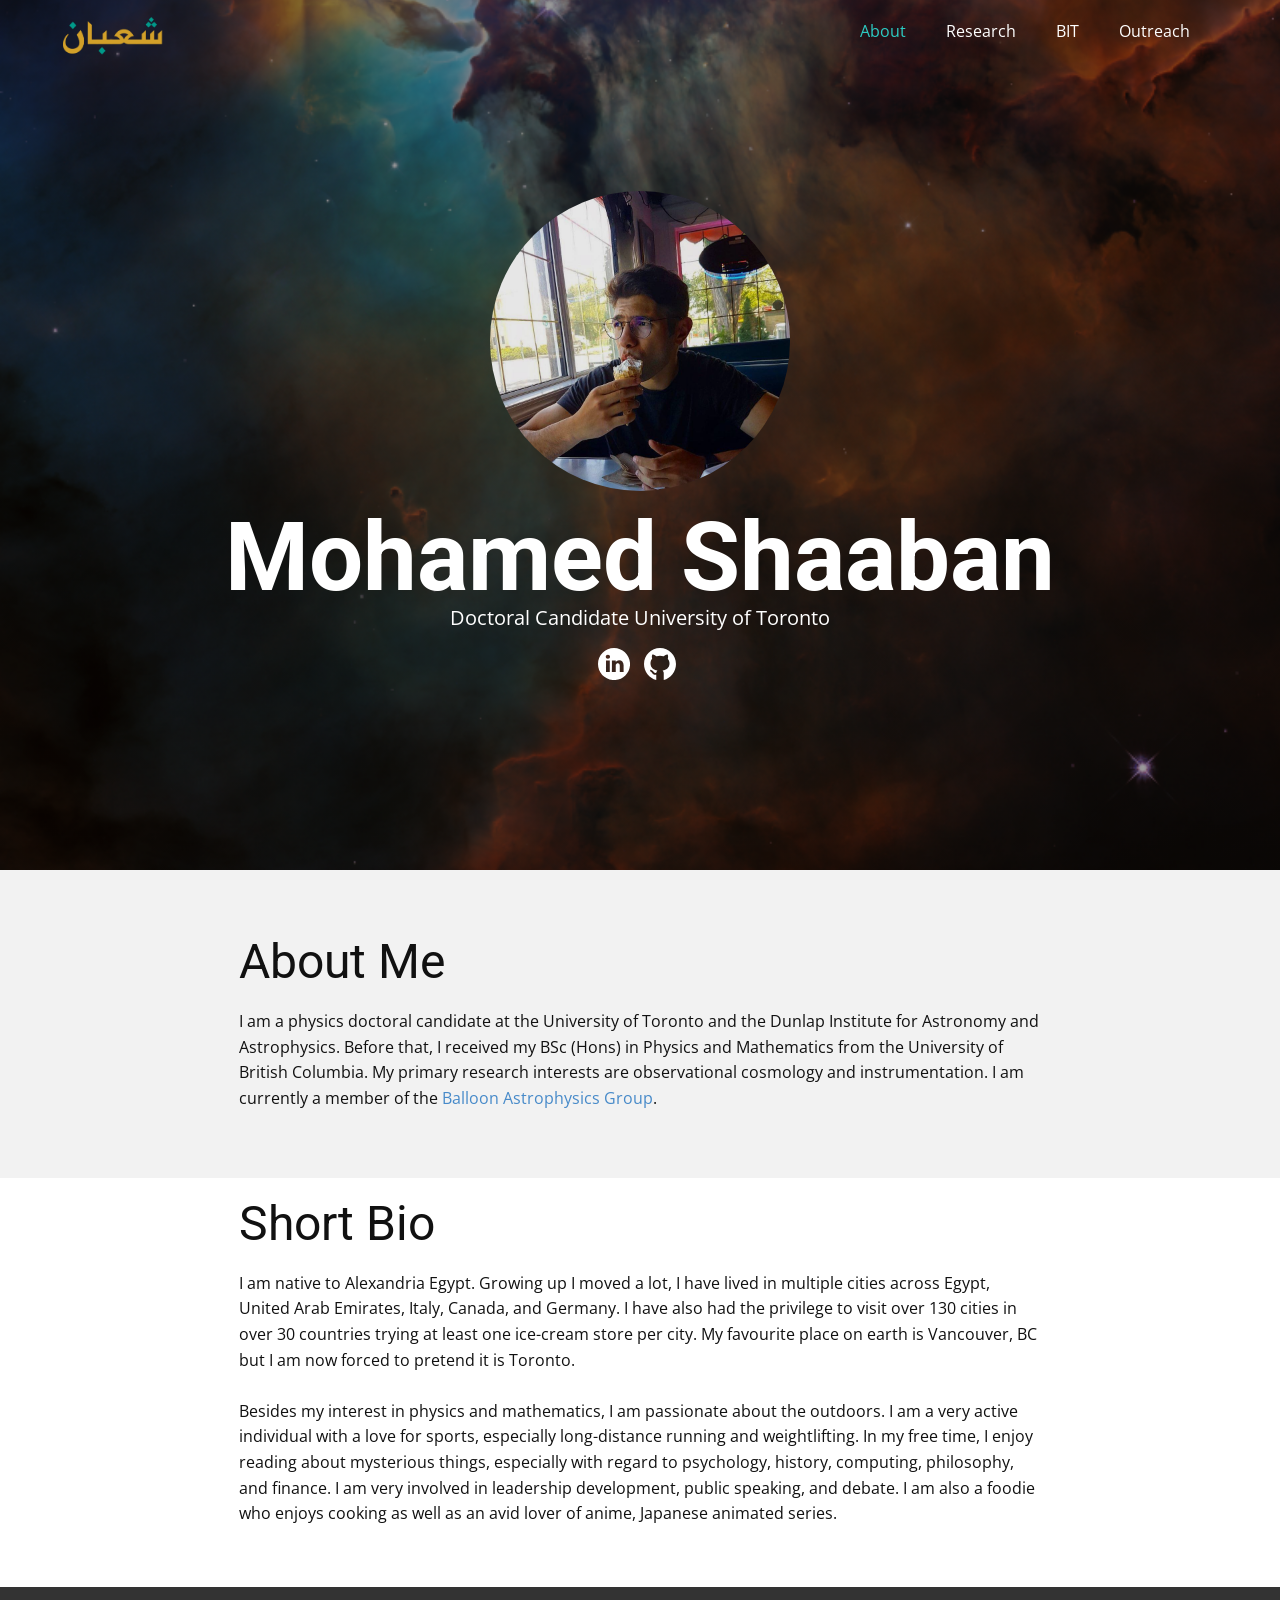
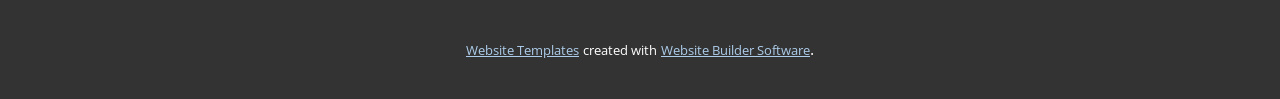
==== About.html @ 5a80694f "new site" ====
<!DOCTYPE html>
<html style="font-size: 16px;">
  <head>
    <meta name="viewport" content="width=device-width, initial-scale=1.0">
    <meta charset="utf-8">
    <meta name="keywords" content="Innovation in the space industry">
    <meta name="description" content="">
    <meta name="page_type" content="np-template-header-footer-from-plugin">
    <title>About</title>
    <link rel="stylesheet" href="nicepage.css" media="screen">
<link rel="stylesheet" href="About.css" media="screen">
    <script class="u-script" type="text/javascript" src="jquery-1.9.1.min.js" defer=""></script>
    <script class="u-script" type="text/javascript" src="nicepage.js" defer=""></script>
    <meta name="generator" content="Nicepage 2.26.5, nicepage.com">
    <link id="u-theme-google-font" rel="stylesheet" href="https://fonts.googleapis.com/css?family=Roboto:100,100i,300,300i,400,400i,500,500i,700,700i,900,900i|Open+Sans:300,300i,400,400i,600,600i,700,700i,800,800i">
    
    
    
    
    <script type="application/ld+json">{
		"@context": "http://schema.org",
		"@type": "Organization",
		"name": "WebSite115450",
		"url": "index.html",
		"logo": "images/aljazeera-svg-removebg-preview1.png"
}</script>
    <meta property="og:title" content="About">
    <meta property="og:type" content="website">
    <meta name="theme-color" content="#478ac9">
    <link rel="canonical" href="index.html">
    <meta property="og:url" content="index.html">
  </head>
  <body class="u-body u-overlap u-overlap-contrast"><header class="u-clearfix u-header u-header" id="sec-1306"><div class="u-clearfix u-sheet u-sheet-1">
        <a href="https://nicepage.com" class="u-image u-logo u-image-1">
          <img src="images/aljazeera-svg-removebg-preview1.png" class="u-logo-image u-logo-image-1" data-image-width="104.0388">
        </a>
        <nav class="u-menu u-menu-dropdown u-offcanvas u-menu-1">
          <div class="menu-collapse" style="font-size: 1rem; letter-spacing: 0;">
            <a class="u-button-style u-custom-left-right-menu-spacing u-custom-padding-bottom u-custom-top-bottom-menu-spacing u-nav-link u-text-active-palette-4-base u-text-hover-palette-2-base u-text-white" href="#">
              <svg><use xlink:href="#menu-hamburger"></use></svg>
              <svg version="1.1" xmlns="http://www.w3.org/2000/svg" xmlns:xlink="http://www.w3.org/1999/xlink"><defs><symbol id="menu-hamburger" viewBox="0 0 16 16" style="width: 16px; height: 16px;"><rect y="1" width="16" height="2"></rect><rect y="7" width="16" height="2"></rect><rect y="13" width="16" height="2"></rect>
</symbol>
</defs></svg>
            </a>
          </div>
          <div class="u-custom-menu u-nav-container">
            <ul class="u-nav u-unstyled u-nav-1"><li class="u-nav-item"><a class="u-button-style u-nav-link u-text-active-palette-4-base u-text-hover-palette-2-base u-text-white" href="About.html" style="padding: 10px 20px;">About</a>
</li><li class="u-nav-item"><a class="u-button-style u-nav-link u-text-active-palette-4-base u-text-hover-palette-2-base u-text-white" href="Research.html" style="padding: 10px 20px;">Research</a>
</li><li class="u-nav-item"><a class="u-button-style u-nav-link u-text-active-palette-4-base u-text-hover-palette-2-base u-text-white" href="BIT.html" style="padding: 10px 20px;">BIT</a>
</li><li class="u-nav-item"><a class="u-button-style u-nav-link u-text-active-palette-4-base u-text-hover-palette-2-base u-text-white" href="Outreach.html" style="padding: 10px 20px;">Outreach</a>
</li></ul>
          </div>
          <div class="u-custom-menu u-nav-container-collapse">
            <div class="u-black u-container-style u-inner-container-layout u-opacity u-opacity-95 u-sidenav">
              <div class="u-menu-close"></div>
              <ul class="u-align-center u-nav u-popupmenu-items u-unstyled u-nav-2"><li class="u-nav-item"><a class="u-button-style u-nav-link" href="About.html" style="padding: 10px 20px;">About</a>
</li><li class="u-nav-item"><a class="u-button-style u-nav-link" href="Research.html" style="padding: 10px 20px;">Research</a>
</li><li class="u-nav-item"><a class="u-button-style u-nav-link" href="BIT.html" style="padding: 10px 20px;">BIT</a>
</li><li class="u-nav-item"><a class="u-button-style u-nav-link" href="Outreach.html" style="padding: 10px 20px;">Outreach</a>
</li></ul>
            </div>
            <div class="u-black u-menu-overlay u-opacity u-opacity-70"></div>
          </div>
        </nav>
      </div></header>
    <section class="u-align-center u-clearfix u-image u-shading u-section-1" src="" id="sec-de01" data-image-width="803" data-image-height="945">
      <div class="u-clearfix u-sheet u-valign-middle-sm u-valign-middle-xs u-sheet-1">
        <div alt="" class="u-image u-image-circle u-image-1" src="" data-image-width="899" data-image-height="899"></div>
        <h1 class="u-align-center u-text u-text-default u-text-white u-title u-text-1">
          <a class="u-active-none u-border-0 u-btn u-button-style u-hover-none u-none u-text-white u-btn-1" href="#sec-c2b7">Mohamed Shaaban<br>
          </a>
        </h1>
        <p class="u-align-center u-large-text u-text u-text-default u-text-variant u-text-2">Doctoral Candidate University of Toronto <br>
        </p>
        <div class="u-social-icons u-spacing-10 u-social-icons-1">
          <a class="u-social-url" target="_blank" href="https://linkedin.com/in/mohamed-shaaban-873749165"><span class="u-icon u-icon-circle u-social-linkedin u-social-type-fill u-icon-1"><svg class="u-svg-link" preserveAspectRatio="xMidYMin slice" viewBox="0 0 112 112" style=""><use xlink:href="#svg-38c5"></use></svg><svg xmlns="http://www.w3.org/2000/svg" xmlns:xlink="http://www.w3.org/1999/xlink" version="1.1" xml:space="preserve" class="u-svg-content" viewBox="0 0 112 112" x="0px" y="0px" id="svg-38c5"><path d="M62.1,49.3v-0.1C62.1,49.2,62,49.2,62.1,49.3L62.1,49.3z"></path><path d="M56.1,0C25.1,0,0,25.1,0,56.1s25.1,56.1,56.1,56.1c31,0,56.1-25.1,56.1-56.1S87.1,0,56.1,0z M41.3,83.7H27.9 V43.4h13.4V83.7z M34.6,37.9L34.6,37.9c-4.6,0-7.5-3.1-7.5-7c0-4,3-7,7.6-7c4.6,0,7.4,3,7.5,7C42.2,34.8,39.2,37.9,34.6,37.9z M89.6,83.7H76.2V62.2c0-5.4-1.9-9.1-6.8-9.1c-3.7,0-5.9,2.5-6.9,4.9c-0.4,0.9-0.4,2.1-0.4,3.3v22.5H48.7c0,0,0.2-36.5,0-40.3h13.4 v5.7c1.8-2.7,5-6.7,12.1-6.7c8.8,0,15.4,5.8,15.4,18.1V83.7z"></path></svg></span>
          </a>
        </div><span class="u-icon u-icon-circle u-text-white u-icon-2" data-href="https://www.github.com/ShaabanM" data-target="_blank"><svg class="u-svg-link" preserveAspectRatio="xMidYMin slice" viewBox="0 0 512 512" style=""><use xlink:href="#svg-6430"></use></svg><svg xmlns="http://www.w3.org/2000/svg" xmlns:xlink="http://www.w3.org/1999/xlink" version="1.1" xml:space="preserve" class="u-svg-content" viewBox="0 0 512 512" id="svg-6430"><path d="m256 0c-140.609375 0-256 115.390625-256 256 0 119.988281 84.195312 228.984375 196 256v-84.695312c-11.078125 2.425781-21.273438 2.496093-32.550781-.828126-15.128907-4.464843-27.421875-14.542968-36.546875-29.910156-5.816406-9.8125-16.125-20.453125-26.878906-19.671875l-2.636719-29.882812c23.253906-1.992188 43.371093 14.167969 55.3125 34.230469 5.304687 8.921874 11.410156 14.152343 19.246093 16.464843 7.574219 2.230469 15.707032 1.160157 25.183594-2.1875 2.378906-18.972656 11.070313-26.074219 17.636719-36.074219v-.015624c-66.679687-9.945313-93.253906-45.320313-103.800781-73.242188-13.976563-37.074219-6.476563-83.390625 18.238281-112.660156.480469-.570313 1.347656-2.0625 1.011719-3.105469-11.332032-34.230469 2.476562-62.546875 2.984375-65.550781 13.078125 3.867187 15.203125-3.890625 56.808593 21.386718l7.191407 4.320313c3.007812 1.792969 2.0625.769531 5.070312.542969 17.371094-4.71875 35.683594-7.324219 53.726563-7.558594 18.179687.234375 36.375 2.839844 54.464844 7.75l2.328124.234375c-.203124-.03125.632813-.148437 2.035157-.984375 51.972656-31.480469 50.105469-21.191406 64.042969-25.722656.503906 3.007812 14.128906 31.785156 2.917968 65.582031-1.511718 4.65625 45.058594 47.300781 19.246094 115.753906-10.546875 27.933594-37.117188 63.308594-103.796875 73.253907v.015624c8.546875 13.027344 18.816406 19.957032 18.761719 46.832032v105.722656c111.808594-27.015625 196-136.011719 196-256 .003906-140.609375-115.386719-256-255.996094-256zm0 0"></path></svg></span>
      </div>
    </section>
    <section class="u-clearfix u-grey-5 u-section-2" id="sec-c2b7">
      <div class="u-clearfix u-sheet u-valign-middle u-sheet-1">
        <h1 class="u-text u-text-1">About Me<br>
        </h1>
        <p class="u-text u-text-2"> I am a physics doctoral candidate at the University of Toronto and
          the Dunlap Institute for Astronomy and Astrophysics. Before that, I received my BSc
          (Hons) in Physics and Mathematics from the University of British Columbia.
        
        My primary research interests are observational cosmology and instrumentation. I am currently a member of the <a href="https://sites.physics.utoronto.ca/barthnetterfield" class="u-active-none u-border-none u-btn u-button-style u-hover-none u-none u-text-palette-1-base u-btn-1">Balloon Astrophysics Group</a>.
        </p>
      </div>
    </section>
    <section class="u-clearfix u-section-3" id="sec-cc06">
      <div class="u-clearfix u-sheet u-sheet-1">
        <h1 class="u-text u-text-1">Short Bio<br>
        </h1>
        <p class="u-text u-text-2"> I am native to Alexandria Egypt. Growing up I moved a lot, I have lived in multiple cities across
          Egypt, United Arab Emirates, Italy, Canada, and Germany. I have also had the privilege to visit over 130
          cities in over 30 countries trying at least one ice-cream store per city. My favourite place on earth is
          Vancouver, BC but I am now forced to pretend it is Toronto. <br>
          <br>Besides my interest in physics and mathematics, I am passionate about the outdoors. I am a very active individual with a love for sports, especially long-distance running and weightlifting. In my free time, I
          enjoy reading about mysterious things, especially with regard to psychology, history, computing,
          philosophy, and finance. I am very involved in leadership development, public speaking, and debate. I am also a foodie who enjoys cooking as well as an avid lover of anime, Japanese animated series. 
        </p>
      </div>
    </section>
    
    
    <footer class="u-align-left u-clearfix u-footer u-grey-80 u-footer" id="sec-6a99"><div class="u-clearfix u-sheet u-sheet-1"></div></footer>
    <section class="u-backlink u-clearfix u-grey-80">
      <a class="u-link" href="https://nicepage.com/website-templates" target="_blank">
        <span>Website Templates</span>
      </a>
      <p class="u-text">
        <span>created with</span>
      </p>
      <a class="u-link" href="https://nicepage.com/" target="_blank">
        <span>Website Builder Software</span>
      </a>. 
    </section>
  </body>
</html>
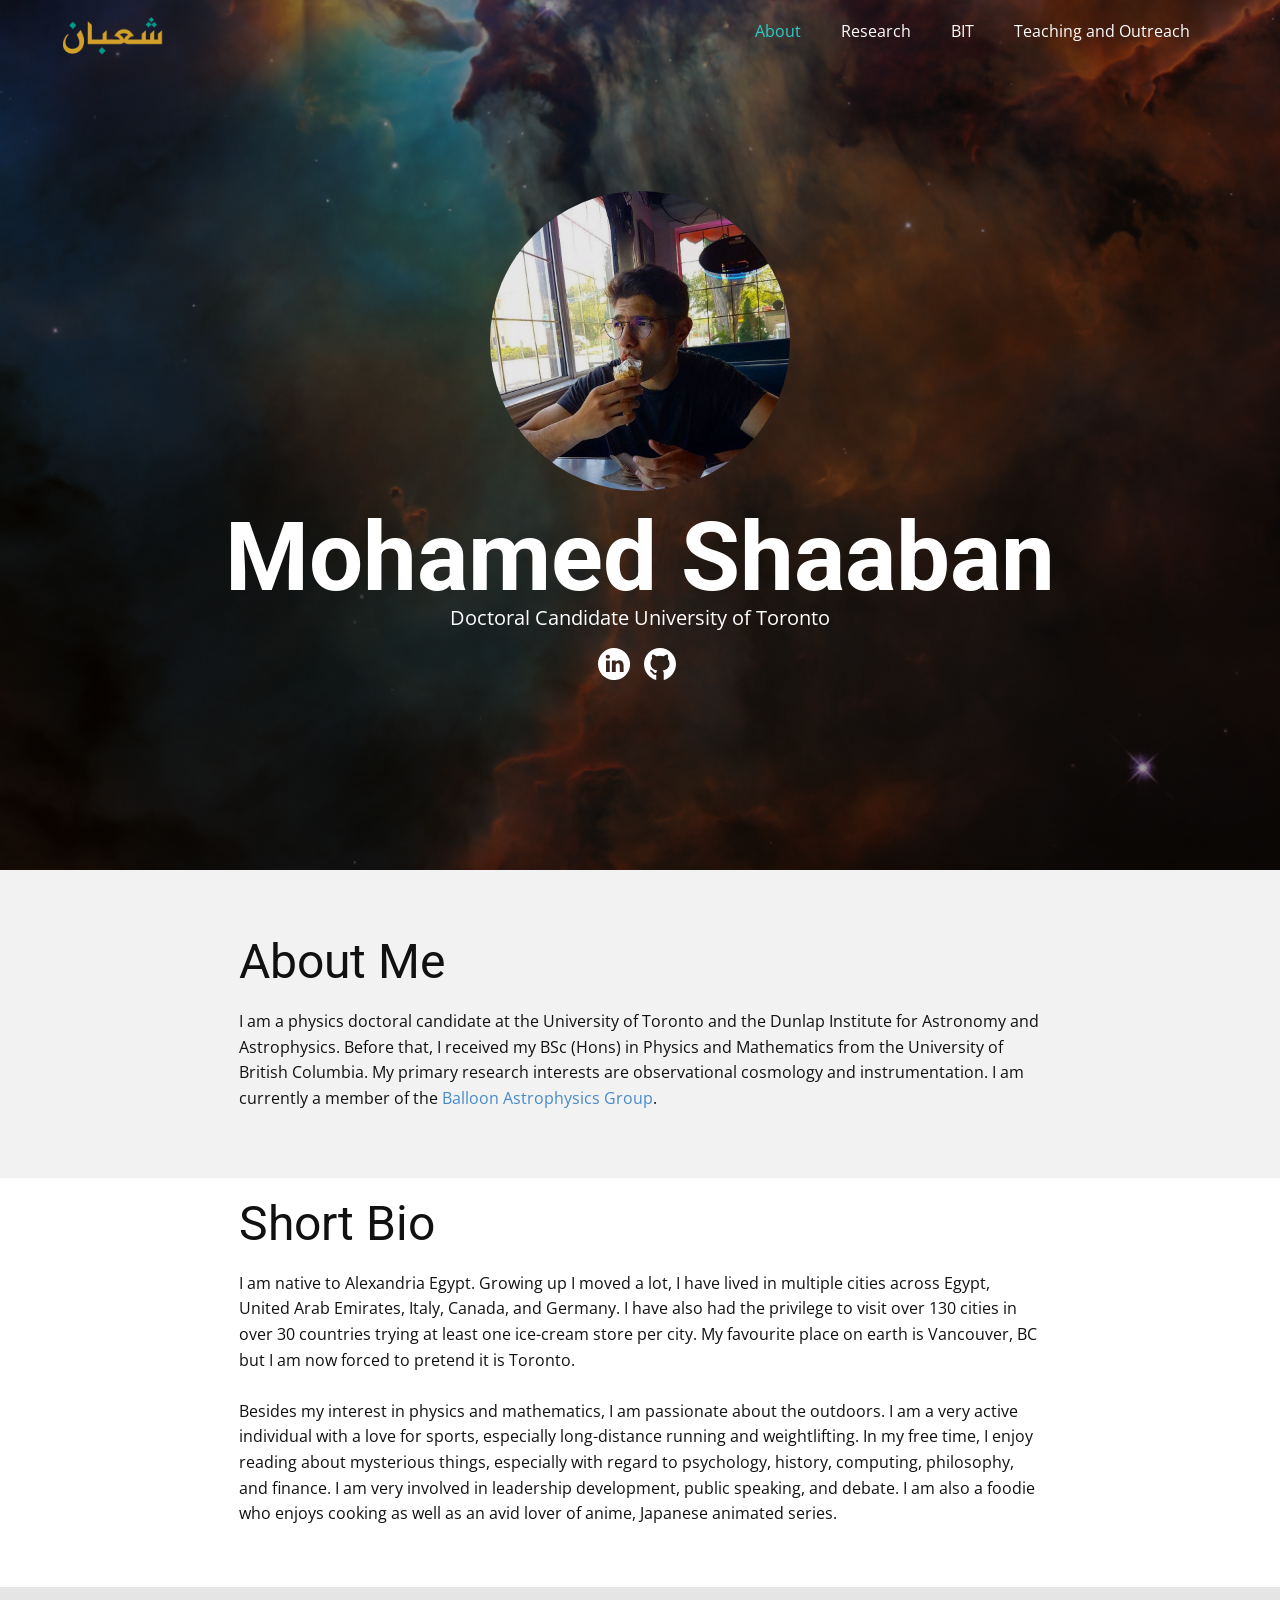
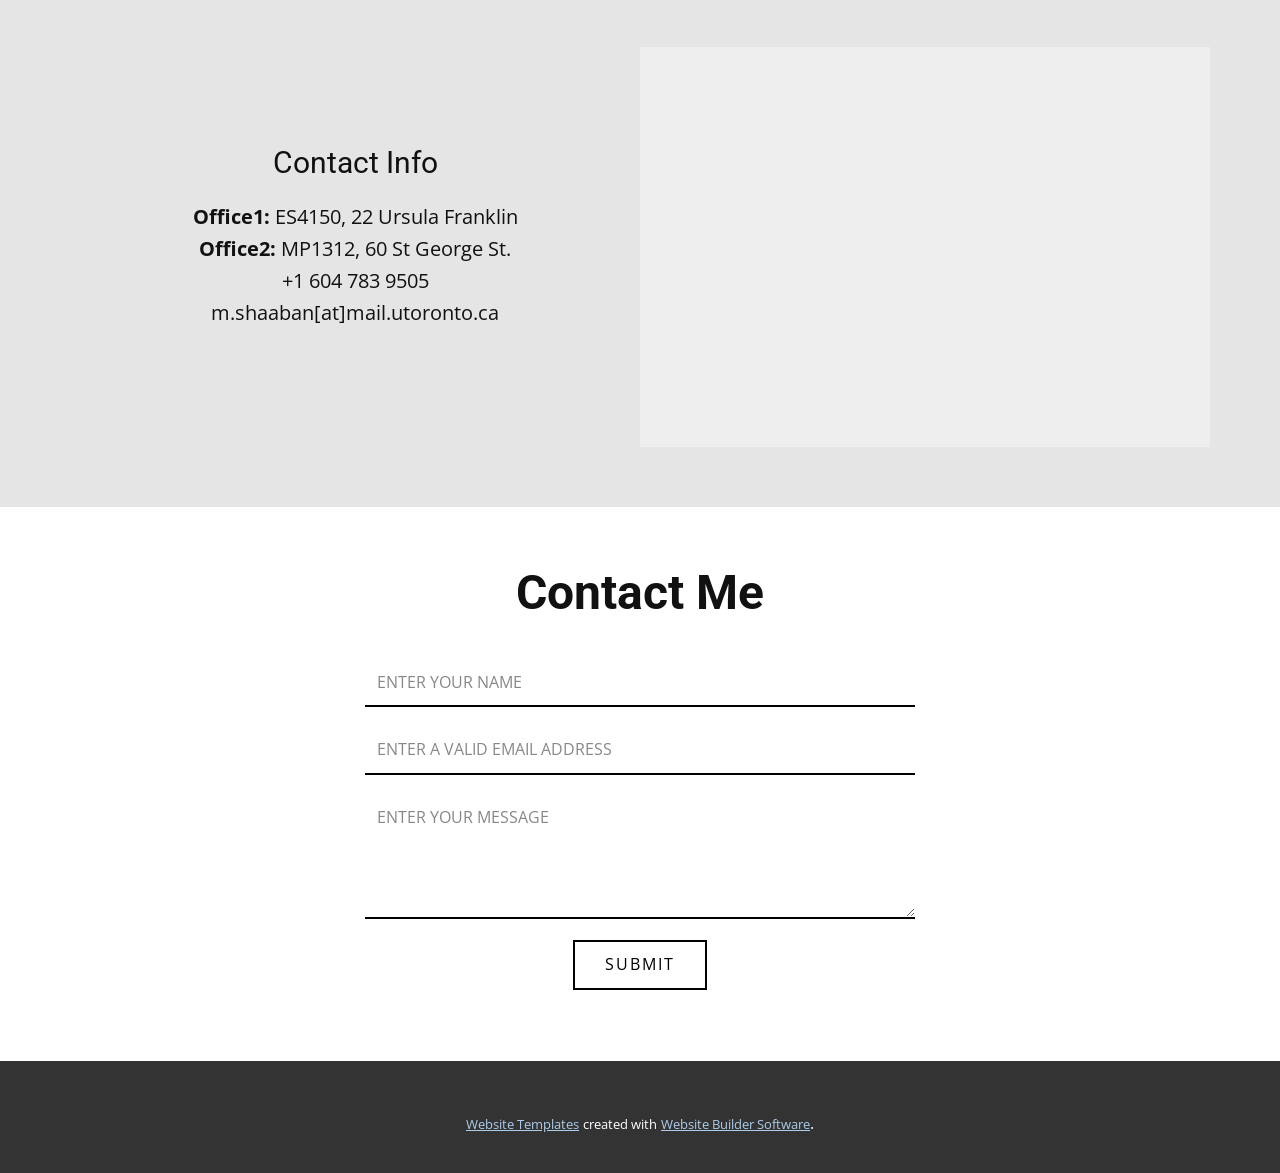
==== commit 0df79e34: "updated site after np got fixed" ====
--- a/About.html
+++ b/About.html
@@ -9,10 +9,13 @@
     <title>About</title>
     <link rel="stylesheet" href="nicepage.css" media="screen">
 <link rel="stylesheet" href="About.css" media="screen">
-    <script class="u-script" type="text/javascript" src="jquery-1.9.1.min.js" defer=""></script>
+    <script class="u-script" type="text/javascript" src="jquery.js" defer=""></script>
     <script class="u-script" type="text/javascript" src="nicepage.js" defer=""></script>
-    <meta name="generator" content="Nicepage 2.26.5, nicepage.com">
+    <meta name="generator" content="Nicepage 2.28.1, nicepage.com">
+    <script type="text/javascript" src="//static.nicepage.com/shared/assets/jquery-1.9.1.min.js" defer="defer"></script>
     <link id="u-theme-google-font" rel="stylesheet" href="https://fonts.googleapis.com/css?family=Roboto:100,100i,300,300i,400,400i,500,500i,700,700i,900,900i|Open+Sans:300,300i,400,400i,600,600i,700,700i,800,800i">
+    
+    
     
     
     
@@ -20,7 +23,7 @@
     <script type="application/ld+json">{
 		"@context": "http://schema.org",
 		"@type": "Organization",
-		"name": "WebSite115450",
+		"name": "",
 		"url": "index.html",
 		"logo": "images/aljazeera-svg-removebg-preview1.png"
 }</script>
@@ -31,13 +34,13 @@
     <meta property="og:url" content="index.html">
   </head>
   <body class="u-body u-overlap u-overlap-contrast"><header class="u-clearfix u-header u-header" id="sec-1306"><div class="u-clearfix u-sheet u-sheet-1">
-        <a href="https://nicepage.com" class="u-image u-logo u-image-1">
+        <a href="About.html" class="u-image u-logo u-image-1" title="About">
           <img src="images/aljazeera-svg-removebg-preview1.png" class="u-logo-image u-logo-image-1" data-image-width="104.0388">
         </a>
         <nav class="u-menu u-menu-dropdown u-offcanvas u-menu-1">
           <div class="menu-collapse" style="font-size: 1rem; letter-spacing: 0;">
             <a class="u-button-style u-custom-left-right-menu-spacing u-custom-padding-bottom u-custom-top-bottom-menu-spacing u-nav-link u-text-active-palette-4-base u-text-hover-palette-2-base u-text-white" href="#">
-              <svg><use xlink:href="#menu-hamburger"></use></svg>
+              <svg><use xmlns:xlink="http://www.w3.org/1999/xlink" xlink:href="#menu-hamburger"></use></svg>
               <svg version="1.1" xmlns="http://www.w3.org/2000/svg" xmlns:xlink="http://www.w3.org/1999/xlink"><defs><symbol id="menu-hamburger" viewBox="0 0 16 16" style="width: 16px; height: 16px;"><rect y="1" width="16" height="2"></rect><rect y="7" width="16" height="2"></rect><rect y="13" width="16" height="2"></rect>
 </symbol>
 </defs></svg>
@@ -47,7 +50,7 @@
             <ul class="u-nav u-unstyled u-nav-1"><li class="u-nav-item"><a class="u-button-style u-nav-link u-text-active-palette-4-base u-text-hover-palette-2-base u-text-white" href="About.html" style="padding: 10px 20px;">About</a>
 </li><li class="u-nav-item"><a class="u-button-style u-nav-link u-text-active-palette-4-base u-text-hover-palette-2-base u-text-white" href="Research.html" style="padding: 10px 20px;">Research</a>
 </li><li class="u-nav-item"><a class="u-button-style u-nav-link u-text-active-palette-4-base u-text-hover-palette-2-base u-text-white" href="BIT.html" style="padding: 10px 20px;">BIT</a>
-</li><li class="u-nav-item"><a class="u-button-style u-nav-link u-text-active-palette-4-base u-text-hover-palette-2-base u-text-white" href="Outreach.html" style="padding: 10px 20px;">Outreach</a>
+</li><li class="u-nav-item"><a class="u-button-style u-nav-link u-text-active-palette-4-base u-text-hover-palette-2-base u-text-white" href="Teaching-and-Outreach.html" style="padding: 10px 20px;">Teaching and Outreach</a>
 </li></ul>
           </div>
           <div class="u-custom-menu u-nav-container-collapse">
@@ -56,7 +59,7 @@
               <ul class="u-align-center u-nav u-popupmenu-items u-unstyled u-nav-2"><li class="u-nav-item"><a class="u-button-style u-nav-link" href="About.html" style="padding: 10px 20px;">About</a>
 </li><li class="u-nav-item"><a class="u-button-style u-nav-link" href="Research.html" style="padding: 10px 20px;">Research</a>
 </li><li class="u-nav-item"><a class="u-button-style u-nav-link" href="BIT.html" style="padding: 10px 20px;">BIT</a>
-</li><li class="u-nav-item"><a class="u-button-style u-nav-link" href="Outreach.html" style="padding: 10px 20px;">Outreach</a>
+</li><li class="u-nav-item"><a class="u-button-style u-nav-link" href="Teaching-and-Outreach.html" style="padding: 10px 20px;">Teaching and Outreach</a>
 </li></ul>
             </div>
             <div class="u-black u-menu-overlay u-opacity u-opacity-70"></div>
@@ -64,18 +67,18 @@
         </nav>
       </div></header>
     <section class="u-align-center u-clearfix u-image u-shading u-section-1" src="" id="sec-de01" data-image-width="803" data-image-height="945">
-      <div class="u-clearfix u-sheet u-valign-middle-sm u-valign-middle-xs u-sheet-1">
+      <div class="u-clearfix u-sheet u-valign-middle-lg u-valign-middle-md u-valign-middle-sm u-valign-middle-xs u-sheet-1">
         <div alt="" class="u-image u-image-circle u-image-1" src="" data-image-width="899" data-image-height="899"></div>
-        <h1 class="u-align-center u-text u-text-default u-text-white u-title u-text-1">
-          <a class="u-active-none u-border-0 u-btn u-button-style u-hover-none u-none u-text-white u-btn-1" href="#sec-c2b7">Mohamed Shaaban<br>
+        <h1 class="u-align-center u-text u-text-white u-title u-text-1">
+          <a class="u-active-none u-border-0 u-btn u-button-style u-hover-none u-none u-text-white u-btn-1" href="#sec-c2b7" spellcheck="false">Mohamed Shaaban<br>
           </a>
         </h1>
         <p class="u-align-center u-large-text u-text u-text-default u-text-variant u-text-2">Doctoral Candidate University of Toronto <br>
         </p>
         <div class="u-social-icons u-spacing-10 u-social-icons-1">
-          <a class="u-social-url" target="_blank" href="https://linkedin.com/in/mohamed-shaaban-873749165"><span class="u-icon u-icon-circle u-social-linkedin u-social-type-fill u-icon-1"><svg class="u-svg-link" preserveAspectRatio="xMidYMin slice" viewBox="0 0 112 112" style=""><use xlink:href="#svg-38c5"></use></svg><svg xmlns="http://www.w3.org/2000/svg" xmlns:xlink="http://www.w3.org/1999/xlink" version="1.1" xml:space="preserve" class="u-svg-content" viewBox="0 0 112 112" x="0px" y="0px" id="svg-38c5"><path d="M62.1,49.3v-0.1C62.1,49.2,62,49.2,62.1,49.3L62.1,49.3z"></path><path d="M56.1,0C25.1,0,0,25.1,0,56.1s25.1,56.1,56.1,56.1c31,0,56.1-25.1,56.1-56.1S87.1,0,56.1,0z M41.3,83.7H27.9 V43.4h13.4V83.7z M34.6,37.9L34.6,37.9c-4.6,0-7.5-3.1-7.5-7c0-4,3-7,7.6-7c4.6,0,7.4,3,7.5,7C42.2,34.8,39.2,37.9,34.6,37.9z M89.6,83.7H76.2V62.2c0-5.4-1.9-9.1-6.8-9.1c-3.7,0-5.9,2.5-6.9,4.9c-0.4,0.9-0.4,2.1-0.4,3.3v22.5H48.7c0,0,0.2-36.5,0-40.3h13.4 v5.7c1.8-2.7,5-6.7,12.1-6.7c8.8,0,15.4,5.8,15.4,18.1V83.7z"></path></svg></span>
+          <a class="u-social-url" target="_blank" href="https://linkedin.com/in/mohamed-shaaban-873749165"><span class="u-icon u-icon-circle u-social-linkedin u-social-type-fill u-icon-1"><svg class="u-svg-link" preserveAspectRatio="xMidYMin slice" viewBox="0 0 112 112" style=""><use xmlns:xlink="http://www.w3.org/1999/xlink" xlink:href="#svg-38c5"></use></svg><svg xmlns="http://www.w3.org/2000/svg" xmlns:xlink="http://www.w3.org/1999/xlink" version="1.1" xml:space="preserve" class="u-svg-content" viewBox="0 0 112 112" x="0px" y="0px" id="svg-38c5"><path d="M62.1,49.3v-0.1C62.1,49.2,62,49.2,62.1,49.3L62.1,49.3z"></path><path d="M56.1,0C25.1,0,0,25.1,0,56.1s25.1,56.1,56.1,56.1c31,0,56.1-25.1,56.1-56.1S87.1,0,56.1,0z M41.3,83.7H27.9 V43.4h13.4V83.7z M34.6,37.9L34.6,37.9c-4.6,0-7.5-3.1-7.5-7c0-4,3-7,7.6-7c4.6,0,7.4,3,7.5,7C42.2,34.8,39.2,37.9,34.6,37.9z M89.6,83.7H76.2V62.2c0-5.4-1.9-9.1-6.8-9.1c-3.7,0-5.9,2.5-6.9,4.9c-0.4,0.9-0.4,2.1-0.4,3.3v22.5H48.7c0,0,0.2-36.5,0-40.3h13.4 v5.7c1.8-2.7,5-6.7,12.1-6.7c8.8,0,15.4,5.8,15.4,18.1V83.7z"></path></svg></span>
           </a>
-        </div><span class="u-icon u-icon-circle u-text-white u-icon-2" data-href="https://www.github.com/ShaabanM" data-target="_blank"><svg class="u-svg-link" preserveAspectRatio="xMidYMin slice" viewBox="0 0 512 512" style=""><use xlink:href="#svg-6430"></use></svg><svg xmlns="http://www.w3.org/2000/svg" xmlns:xlink="http://www.w3.org/1999/xlink" version="1.1" xml:space="preserve" class="u-svg-content" viewBox="0 0 512 512" id="svg-6430"><path d="m256 0c-140.609375 0-256 115.390625-256 256 0 119.988281 84.195312 228.984375 196 256v-84.695312c-11.078125 2.425781-21.273438 2.496093-32.550781-.828126-15.128907-4.464843-27.421875-14.542968-36.546875-29.910156-5.816406-9.8125-16.125-20.453125-26.878906-19.671875l-2.636719-29.882812c23.253906-1.992188 43.371093 14.167969 55.3125 34.230469 5.304687 8.921874 11.410156 14.152343 19.246093 16.464843 7.574219 2.230469 15.707032 1.160157 25.183594-2.1875 2.378906-18.972656 11.070313-26.074219 17.636719-36.074219v-.015624c-66.679687-9.945313-93.253906-45.320313-103.800781-73.242188-13.976563-37.074219-6.476563-83.390625 18.238281-112.660156.480469-.570313 1.347656-2.0625 1.011719-3.105469-11.332032-34.230469 2.476562-62.546875 2.984375-65.550781 13.078125 3.867187 15.203125-3.890625 56.808593 21.386718l7.191407 4.320313c3.007812 1.792969 2.0625.769531 5.070312.542969 17.371094-4.71875 35.683594-7.324219 53.726563-7.558594 18.179687.234375 36.375 2.839844 54.464844 7.75l2.328124.234375c-.203124-.03125.632813-.148437 2.035157-.984375 51.972656-31.480469 50.105469-21.191406 64.042969-25.722656.503906 3.007812 14.128906 31.785156 2.917968 65.582031-1.511718 4.65625 45.058594 47.300781 19.246094 115.753906-10.546875 27.933594-37.117188 63.308594-103.796875 73.253907v.015624c8.546875 13.027344 18.816406 19.957032 18.761719 46.832032v105.722656c111.808594-27.015625 196-136.011719 196-256 .003906-140.609375-115.386719-256-255.996094-256zm0 0"></path></svg></span>
+        </div><span class="u-icon u-icon-circle u-text-white u-icon-2" data-href="https://www.github.com/ShaabanM" data-target="_blank"><svg class="u-svg-link" preserveAspectRatio="xMidYMin slice" viewBox="0 0 512 512" style=""><use xmlns:xlink="http://www.w3.org/1999/xlink" xlink:href="#svg-6430"></use></svg><svg xmlns="http://www.w3.org/2000/svg" xmlns:xlink="http://www.w3.org/1999/xlink" version="1.1" xml:space="preserve" class="u-svg-content" viewBox="0 0 512 512" id="svg-6430"><path d="m256 0c-140.609375 0-256 115.390625-256 256 0 119.988281 84.195312 228.984375 196 256v-84.695312c-11.078125 2.425781-21.273438 2.496093-32.550781-.828126-15.128907-4.464843-27.421875-14.542968-36.546875-29.910156-5.816406-9.8125-16.125-20.453125-26.878906-19.671875l-2.636719-29.882812c23.253906-1.992188 43.371093 14.167969 55.3125 34.230469 5.304687 8.921874 11.410156 14.152343 19.246093 16.464843 7.574219 2.230469 15.707032 1.160157 25.183594-2.1875 2.378906-18.972656 11.070313-26.074219 17.636719-36.074219v-.015624c-66.679687-9.945313-93.253906-45.320313-103.800781-73.242188-13.976563-37.074219-6.476563-83.390625 18.238281-112.660156.480469-.570313 1.347656-2.0625 1.011719-3.105469-11.332032-34.230469 2.476562-62.546875 2.984375-65.550781 13.078125 3.867187 15.203125-3.890625 56.808593 21.386718l7.191407 4.320313c3.007812 1.792969 2.0625.769531 5.070312.542969 17.371094-4.71875 35.683594-7.324219 53.726563-7.558594 18.179687.234375 36.375 2.839844 54.464844 7.75l2.328124.234375c-.203124-.03125.632813-.148437 2.035157-.984375 51.972656-31.480469 50.105469-21.191406 64.042969-25.722656.503906 3.007812 14.128906 31.785156 2.917968 65.582031-1.511718 4.65625 45.058594 47.300781 19.246094 115.753906-10.546875 27.933594-37.117188 63.308594-103.796875 73.253907v.015624c8.546875 13.027344 18.816406 19.957032 18.761719 46.832032v105.722656c111.808594-27.015625 196-136.011719 196-256 .003906-140.609375-115.386719-256-255.996094-256zm0 0"></path></svg></span>
       </div>
     </section>
     <section class="u-clearfix u-grey-5 u-section-2" id="sec-c2b7">
@@ -104,6 +107,64 @@
         </p>
       </div>
     </section>
+    <section class="u-clearfix u-grey-10 u-section-4" id="sec-0adb">
+      <div class="u-clearfix u-sheet u-sheet-1">
+        <div class="u-clearfix u-expanded-width u-layout-wrap u-layout-wrap-1">
+          <div class="u-layout">
+            <div class="u-layout-row">
+              <div class="u-align-center u-container-style u-layout-cell u-left-cell u-size-30 u-layout-cell-1">
+                <div class="u-container-layout u-valign-middle u-container-layout-1">
+                  <h3 class="u-text u-text-default u-text-1">Contact Info<br>
+                  </h3>
+                  <p class="u-large-text u-text u-text-default u-text-font u-text-variant u-text-2" spellcheck="false"><b>Office1:</b> ES4150, 22 Ursula Franklin<br><b>Office2: </b>MP1312, 60 St George St.<br>+1 604 783 9505<br>m.shaaban[at]mail.utoronto.ca<br>
+                  </p>
+                </div>
+              </div>
+              <div class="u-container-style u-layout-cell u-right-cell u-size-30 u-layout-cell-2">
+                <div class="u-container-layout u-container-layout-2">
+                  <div class="u-expanded u-grey-light-2 u-map">
+                    <div class="embed-responsive">
+                      <iframe class="embed-responsive-item" src="//maps.google.com/maps?output=embed&amp;q=22%20Ursula%20Franklin%20St%2C%20Toronto%2C%20ON%20M5S%203B1&amp;z=14&amp;t=m" data-map="[base64]"></iframe>
+                    </div>
+                  </div>
+                </div>
+              </div>
+            </div>
+          </div>
+        </div>
+      </div>
+    </section>
+    <section class="u-align-center u-clearfix u-section-5" id="sec-3969">
+      <div class="u-clearfix u-sheet u-valign-middle u-sheet-1">
+        <h1 class="u-text u-text-1">Contact Me<br>
+        </h1>
+        <div class="u-form u-form-1">
+          <form action="//localhost:51889/editor/Forms/Process" method="POST" class="u-clearfix u-form-spacing-20 u-form-vertical u-inner-form" style="padding: 10px" source="email" name="form">
+            <input type="hidden" id="siteId" name="siteId" value="115450">
+            <input type="hidden" id="pageId" name="pageId" value="115451">
+            <div class="u-form-group u-form-name u-form-group-1">
+              <label for="name-3b9a" class="u-form-control-hidden u-label">Name</label>
+              <input type="text" placeholder="Enter your Name" id="name-3b9a" name="name" class="u-border-2 u-border-black u-border-no-left u-border-no-right u-border-no-top u-input u-input-rectangle u-input-1" required="">
+            </div>
+            <div class="u-form-email u-form-group u-form-group-2">
+              <label for="email-3b9a" class="u-form-control-hidden u-label">Email</label>
+              <input type="email" placeholder="Enter a valid email address" id="email-3b9a" name="email" class="u-border-2 u-border-black u-border-no-left u-border-no-right u-border-no-top u-input u-input-rectangle u-input-2" required="">
+            </div>
+            <div class="u-form-group u-form-message u-form-group-3">
+              <label for="message-3b9a" class="u-form-control-hidden u-label">Message</label>
+              <textarea placeholder="Enter your message" rows="4" cols="50" id="message-3b9a" name="message" class="u-border-2 u-border-black u-border-no-left u-border-no-right u-border-no-top u-input u-input-rectangle u-input-3" required=""></textarea>
+            </div>
+            <div class="u-align-center u-form-group u-form-submit u-form-group-4">
+              <a href="https://nicepage.com" class="u-border-2 u-border-black u-btn u-btn-rectangle u-btn-submit u-button-style u-none u-btn-1">Submit</a>
+              <input type="submit" value="submit" class="u-form-control-hidden">
+            </div>
+            <div class="u-form-send-message u-form-send-success"> Thank you! Your message has been sent. </div>
+            <div class="u-form-send-error u-form-send-message"> Unable to send your message. Please fix errors then try again. </div>
+            <input type="hidden" value="" name="recaptchaResponse">
+          </form>
+        </div>
+      </div>
+    </section>
     
     
     <footer class="u-align-left u-clearfix u-footer u-grey-80 u-footer" id="sec-6a99"><div class="u-clearfix u-sheet u-sheet-1"></div></footer>
--- a/nicepage.css
+++ b/nicepage.css
@@ -1,11 +1,11 @@
 /*begin-commonstyles animate*/@charset "UTF-8";
 
 /*!
- * animate.css -http://daneden.me/animate
- * Version - 3.7.0
+ * animate.css -https://daneden.github.io/animate.css/
+ * Version - 3.7.2
  * Licensed under the MIT license - http://opensource.org/licenses/MIT
  *
- * Copyright (c) 2018 Daniel Eden
+ * Copyright (c) 2019 Daniel Eden
  */
 
 @-webkit-keyframes bounce {
@@ -3613,12 +3613,14 @@
   animation-duration: 3s;
 }
 
-@media (prefers-reduced-motion) {
+@media (print), (prefers-reduced-motion: reduce) {
   .animated {
-    -webkit-animation: unset !important;
-    animation: unset !important;
-    -webkit-transition: none !important;
-    transition: none !important;
+    -webkit-animation-duration: 1ms !important;
+    animation-duration: 1ms !important;
+    -webkit-transition-duration: 1ms !important;
+    transition-duration: 1ms !important;
+    -webkit-animation-iteration-count: 1 !important;
+    animation-iteration-count: 1 !important;
   }
 }
 /*end-commonstyles animate*//*! normalize.css v4.1.1 | MIT License | github.com/necolas/normalize.css */
@@ -4303,7 +4305,6 @@
 .u-text:not(ul):not(ol):not(p):not(.u-post-content):not(.u-block-content):not(.u-product-desc) a,
 .u-text:not(ul):not(ol):not(p):not(.u-post-content):not(.u-block-content):not(.u-product-desc) a:hover {
   text-decoration: none;
-  border-width: 0;
 }
 .u-link,
 a {
@@ -4403,6 +4404,7 @@
   transition: border-color ease-in-out 0.15s, box-shadow ease-in-out 0.15s;
   background-color: transparent;
   color: inherit;
+  height: auto;
 }
 .u-form-horizontal label,
 .u-form-horizontal input {
@@ -5095,6 +5097,9 @@
 .u-form .u-form-vertical .u-form-group.u-form-agree {
   align-items: baseline;
 }
+.u-form-send-message {
+  z-index: 1;
+}
 .u-form-send-error {
   background: #F95D51;
 }
@@ -7331,6 +7336,413 @@
 blockquote.u-text.u-indent-0 {
   padding-left: 0px;
 }
+ul.u-text li:last-child {
+  margin-bottom: 0;
+}
+.u-vertical-spacing.u-spacing-100 > li:not(:last-child) {
+  margin-right: 0 !important;
+  margin-bottom: 100px;
+}
+.u-vertical-spacing.u-spacing-99 > li:not(:last-child) {
+  margin-right: 0 !important;
+  margin-bottom: 99px;
+}
+.u-vertical-spacing.u-spacing-98 > li:not(:last-child) {
+  margin-right: 0 !important;
+  margin-bottom: 98px;
+}
+.u-vertical-spacing.u-spacing-97 > li:not(:last-child) {
+  margin-right: 0 !important;
+  margin-bottom: 97px;
+}
+.u-vertical-spacing.u-spacing-96 > li:not(:last-child) {
+  margin-right: 0 !important;
+  margin-bottom: 96px;
+}
+.u-vertical-spacing.u-spacing-95 > li:not(:last-child) {
+  margin-right: 0 !important;
+  margin-bottom: 95px;
+}
+.u-vertical-spacing.u-spacing-94 > li:not(:last-child) {
+  margin-right: 0 !important;
+  margin-bottom: 94px;
+}
+.u-vertical-spacing.u-spacing-93 > li:not(:last-child) {
+  margin-right: 0 !important;
+  margin-bottom: 93px;
+}
+.u-vertical-spacing.u-spacing-92 > li:not(:last-child) {
+  margin-right: 0 !important;
+  margin-bottom: 92px;
+}
+.u-vertical-spacing.u-spacing-91 > li:not(:last-child) {
+  margin-right: 0 !important;
+  margin-bottom: 91px;
+}
+.u-vertical-spacing.u-spacing-90 > li:not(:last-child) {
+  margin-right: 0 !important;
+  margin-bottom: 90px;
+}
+.u-vertical-spacing.u-spacing-89 > li:not(:last-child) {
+  margin-right: 0 !important;
+  margin-bottom: 89px;
+}
+.u-vertical-spacing.u-spacing-88 > li:not(:last-child) {
+  margin-right: 0 !important;
+  margin-bottom: 88px;
+}
+.u-vertical-spacing.u-spacing-87 > li:not(:last-child) {
+  margin-right: 0 !important;
+  margin-bottom: 87px;
+}
+.u-vertical-spacing.u-spacing-86 > li:not(:last-child) {
+  margin-right: 0 !important;
+  margin-bottom: 86px;
+}
+.u-vertical-spacing.u-spacing-85 > li:not(:last-child) {
+  margin-right: 0 !important;
+  margin-bottom: 85px;
+}
+.u-vertical-spacing.u-spacing-84 > li:not(:last-child) {
+  margin-right: 0 !important;
+  margin-bottom: 84px;
+}
+.u-vertical-spacing.u-spacing-83 > li:not(:last-child) {
+  margin-right: 0 !important;
+  margin-bottom: 83px;
+}
+.u-vertical-spacing.u-spacing-82 > li:not(:last-child) {
+  margin-right: 0 !important;
+  margin-bottom: 82px;
+}
+.u-vertical-spacing.u-spacing-81 > li:not(:last-child) {
+  margin-right: 0 !important;
+  margin-bottom: 81px;
+}
+.u-vertical-spacing.u-spacing-80 > li:not(:last-child) {
+  margin-right: 0 !important;
+  margin-bottom: 80px;
+}
+.u-vertical-spacing.u-spacing-79 > li:not(:last-child) {
+  margin-right: 0 !important;
+  margin-bottom: 79px;
+}
+.u-vertical-spacing.u-spacing-78 > li:not(:last-child) {
+  margin-right: 0 !important;
+  margin-bottom: 78px;
+}
+.u-vertical-spacing.u-spacing-77 > li:not(:last-child) {
+  margin-right: 0 !important;
+  margin-bottom: 77px;
+}
+.u-vertical-spacing.u-spacing-76 > li:not(:last-child) {
+  margin-right: 0 !important;
+  margin-bottom: 76px;
+}
+.u-vertical-spacing.u-spacing-75 > li:not(:last-child) {
+  margin-right: 0 !important;
+  margin-bottom: 75px;
+}
+.u-vertical-spacing.u-spacing-74 > li:not(:last-child) {
+  margin-right: 0 !important;
+  margin-bottom: 74px;
+}
+.u-vertical-spacing.u-spacing-73 > li:not(:last-child) {
+  margin-right: 0 !important;
+  margin-bottom: 73px;
+}
+.u-vertical-spacing.u-spacing-72 > li:not(:last-child) {
+  margin-right: 0 !important;
+  margin-bottom: 72px;
+}
+.u-vertical-spacing.u-spacing-71 > li:not(:last-child) {
+  margin-right: 0 !important;
+  margin-bottom: 71px;
+}
+.u-vertical-spacing.u-spacing-70 > li:not(:last-child) {
+  margin-right: 0 !important;
+  margin-bottom: 70px;
+}
+.u-vertical-spacing.u-spacing-69 > li:not(:last-child) {
+  margin-right: 0 !important;
+  margin-bottom: 69px;
+}
+.u-vertical-spacing.u-spacing-68 > li:not(:last-child) {
+  margin-right: 0 !important;
+  margin-bottom: 68px;
+}
+.u-vertical-spacing.u-spacing-67 > li:not(:last-child) {
+  margin-right: 0 !important;
+  margin-bottom: 67px;
+}
+.u-vertical-spacing.u-spacing-66 > li:not(:last-child) {
+  margin-right: 0 !important;
+  margin-bottom: 66px;
+}
+.u-vertical-spacing.u-spacing-65 > li:not(:last-child) {
+  margin-right: 0 !important;
+  margin-bottom: 65px;
+}
+.u-vertical-spacing.u-spacing-64 > li:not(:last-child) {
+  margin-right: 0 !important;
+  margin-bottom: 64px;
+}
+.u-vertical-spacing.u-spacing-63 > li:not(:last-child) {
+  margin-right: 0 !important;
+  margin-bottom: 63px;
+}
+.u-vertical-spacing.u-spacing-62 > li:not(:last-child) {
+  margin-right: 0 !important;
+  margin-bottom: 62px;
+}
+.u-vertical-spacing.u-spacing-61 > li:not(:last-child) {
+  margin-right: 0 !important;
+  margin-bottom: 61px;
+}
+.u-vertical-spacing.u-spacing-60 > li:not(:last-child) {
+  margin-right: 0 !important;
+  margin-bottom: 60px;
+}
+.u-vertical-spacing.u-spacing-59 > li:not(:last-child) {
+  margin-right: 0 !important;
+  margin-bottom: 59px;
+}
+.u-vertical-spacing.u-spacing-58 > li:not(:last-child) {
+  margin-right: 0 !important;
+  margin-bottom: 58px;
+}
+.u-vertical-spacing.u-spacing-57 > li:not(:last-child) {
+  margin-right: 0 !important;
+  margin-bottom: 57px;
+}
+.u-vertical-spacing.u-spacing-56 > li:not(:last-child) {
+  margin-right: 0 !important;
+  margin-bottom: 56px;
+}
+.u-vertical-spacing.u-spacing-55 > li:not(:last-child) {
+  margin-right: 0 !important;
+  margin-bottom: 55px;
+}
+.u-vertical-spacing.u-spacing-54 > li:not(:last-child) {
+  margin-right: 0 !important;
+  margin-bottom: 54px;
+}
+.u-vertical-spacing.u-spacing-53 > li:not(:last-child) {
+  margin-right: 0 !important;
+  margin-bottom: 53px;
+}
+.u-vertical-spacing.u-spacing-52 > li:not(:last-child) {
+  margin-right: 0 !important;
+  margin-bottom: 52px;
+}
+.u-vertical-spacing.u-spacing-51 > li:not(:last-child) {
+  margin-right: 0 !important;
+  margin-bottom: 51px;
+}
+.u-vertical-spacing.u-spacing-50 > li:not(:last-child) {
+  margin-right: 0 !important;
+  margin-bottom: 50px;
+}
+.u-vertical-spacing.u-spacing-49 > li:not(:last-child) {
+  margin-right: 0 !important;
+  margin-bottom: 49px;
+}
+.u-vertical-spacing.u-spacing-48 > li:not(:last-child) {
+  margin-right: 0 !important;
+  margin-bottom: 48px;
+}
+.u-vertical-spacing.u-spacing-47 > li:not(:last-child) {
+  margin-right: 0 !important;
+  margin-bottom: 47px;
+}
+.u-vertical-spacing.u-spacing-46 > li:not(:last-child) {
+  margin-right: 0 !important;
+  margin-bottom: 46px;
+}
+.u-vertical-spacing.u-spacing-45 > li:not(:last-child) {
+  margin-right: 0 !important;
+  margin-bottom: 45px;
+}
+.u-vertical-spacing.u-spacing-44 > li:not(:last-child) {
+  margin-right: 0 !important;
+  margin-bottom: 44px;
+}
+.u-vertical-spacing.u-spacing-43 > li:not(:last-child) {
+  margin-right: 0 !important;
+  margin-bottom: 43px;
+}
+.u-vertical-spacing.u-spacing-42 > li:not(:last-child) {
+  margin-right: 0 !important;
+  margin-bottom: 42px;
+}
+.u-vertical-spacing.u-spacing-41 > li:not(:last-child) {
+  margin-right: 0 !important;
+  margin-bottom: 41px;
+}
+.u-vertical-spacing.u-spacing-40 > li:not(:last-child) {
+  margin-right: 0 !important;
+  margin-bottom: 40px;
+}
+.u-vertical-spacing.u-spacing-39 > li:not(:last-child) {
+  margin-right: 0 !important;
+  margin-bottom: 39px;
+}
+.u-vertical-spacing.u-spacing-38 > li:not(:last-child) {
+  margin-right: 0 !important;
+  margin-bottom: 38px;
+}
+.u-vertical-spacing.u-spacing-37 > li:not(:last-child) {
+  margin-right: 0 !important;
+  margin-bottom: 37px;
+}
+.u-vertical-spacing.u-spacing-36 > li:not(:last-child) {
+  margin-right: 0 !important;
+  margin-bottom: 36px;
+}
+.u-vertical-spacing.u-spacing-35 > li:not(:last-child) {
+  margin-right: 0 !important;
+  margin-bottom: 35px;
+}
+.u-vertical-spacing.u-spacing-34 > li:not(:last-child) {
+  margin-right: 0 !important;
+  margin-bottom: 34px;
+}
+.u-vertical-spacing.u-spacing-33 > li:not(:last-child) {
+  margin-right: 0 !important;
+  margin-bottom: 33px;
+}
+.u-vertical-spacing.u-spacing-32 > li:not(:last-child) {
+  margin-right: 0 !important;
+  margin-bottom: 32px;
+}
+.u-vertical-spacing.u-spacing-31 > li:not(:last-child) {
+  margin-right: 0 !important;
+  margin-bottom: 31px;
+}
+.u-vertical-spacing.u-spacing-30 > li:not(:last-child) {
+  margin-right: 0 !important;
+  margin-bottom: 30px;
+}
+.u-vertical-spacing.u-spacing-29 > li:not(:last-child) {
+  margin-right: 0 !important;
+  margin-bottom: 29px;
+}
+.u-vertical-spacing.u-spacing-28 > li:not(:last-child) {
+  margin-right: 0 !important;
+  margin-bottom: 28px;
+}
+.u-vertical-spacing.u-spacing-27 > li:not(:last-child) {
+  margin-right: 0 !important;
+  margin-bottom: 27px;
+}
+.u-vertical-spacing.u-spacing-26 > li:not(:last-child) {
+  margin-right: 0 !important;
+  margin-bottom: 26px;
+}
+.u-vertical-spacing.u-spacing-25 > li:not(:last-child) {
+  margin-right: 0 !important;
+  margin-bottom: 25px;
+}
+.u-vertical-spacing.u-spacing-24 > li:not(:last-child) {
+  margin-right: 0 !important;
+  margin-bottom: 24px;
+}
+.u-vertical-spacing.u-spacing-23 > li:not(:last-child) {
+  margin-right: 0 !important;
+  margin-bottom: 23px;
+}
+.u-vertical-spacing.u-spacing-22 > li:not(:last-child) {
+  margin-right: 0 !important;
+  margin-bottom: 22px;
+}
+.u-vertical-spacing.u-spacing-21 > li:not(:last-child) {
+  margin-right: 0 !important;
+  margin-bottom: 21px;
+}
+.u-vertical-spacing.u-spacing-20 > li:not(:last-child) {
+  margin-right: 0 !important;
+  margin-bottom: 20px;
+}
+.u-vertical-spacing.u-spacing-19 > li:not(:last-child) {
+  margin-right: 0 !important;
+  margin-bottom: 19px;
+}
+.u-vertical-spacing.u-spacing-18 > li:not(:last-child) {
+  margin-right: 0 !important;
+  margin-bottom: 18px;
+}
+.u-vertical-spacing.u-spacing-17 > li:not(:last-child) {
+  margin-right: 0 !important;
+  margin-bottom: 17px;
+}
+.u-vertical-spacing.u-spacing-16 > li:not(:last-child) {
+  margin-right: 0 !important;
+  margin-bottom: 16px;
+}
+.u-vertical-spacing.u-spacing-15 > li:not(:last-child) {
+  margin-right: 0 !important;
+  margin-bottom: 15px;
+}
+.u-vertical-spacing.u-spacing-14 > li:not(:last-child) {
+  margin-right: 0 !important;
+  margin-bottom: 14px;
+}
+.u-vertical-spacing.u-spacing-13 > li:not(:last-child) {
+  margin-right: 0 !important;
+  margin-bottom: 13px;
+}
+.u-vertical-spacing.u-spacing-12 > li:not(:last-child) {
+  margin-right: 0 !important;
+  margin-bottom: 12px;
+}
+.u-vertical-spacing.u-spacing-11 > li:not(:last-child) {
+  margin-right: 0 !important;
+  margin-bottom: 11px;
+}
+.u-vertical-spacing.u-spacing-10 > li:not(:last-child) {
+  margin-right: 0 !important;
+  margin-bottom: 10px;
+}
+.u-vertical-spacing.u-spacing-9 > li:not(:last-child) {
+  margin-right: 0 !important;
+  margin-bottom: 9px;
+}
+.u-vertical-spacing.u-spacing-8 > li:not(:last-child) {
+  margin-right: 0 !important;
+  margin-bottom: 8px;
+}
+.u-vertical-spacing.u-spacing-7 > li:not(:last-child) {
+  margin-right: 0 !important;
+  margin-bottom: 7px;
+}
+.u-vertical-spacing.u-spacing-6 > li:not(:last-child) {
+  margin-right: 0 !important;
+  margin-bottom: 6px;
+}
+.u-vertical-spacing.u-spacing-5 > li:not(:last-child) {
+  margin-right: 0 !important;
+  margin-bottom: 5px;
+}
+.u-vertical-spacing.u-spacing-4 > li:not(:last-child) {
+  margin-right: 0 !important;
+  margin-bottom: 4px;
+}
+.u-vertical-spacing.u-spacing-3 > li:not(:last-child) {
+  margin-right: 0 !important;
+  margin-bottom: 3px;
+}
+.u-vertical-spacing.u-spacing-2 > li:not(:last-child) {
+  margin-right: 0 !important;
+  margin-bottom: 2px;
+}
+.u-vertical-spacing.u-spacing-1 > li:not(:last-child) {
+  margin-right: 0 !important;
+  margin-bottom: 1px;
+}
+.u-vertical-spacing.u-spacing-0 > li:not(:last-child) {
+  margin-right: 0 !important;
+  margin-bottom: 0px;
+}
 .u-backlink {
   position: relative;
   text-align: center;
@@ -7416,7 +7828,6 @@
 .u-image,
 .u-background-effect-image,
 .u-video-poster {
-  border-width: 0;
   object-fit: cover;
   display: block;
   vertical-align: middle;
@@ -7667,6 +8078,11 @@
     flex-direction: column;
   }
 }
+.u-valign-middle > *,
+.u-valign-top > *,
+.u-valign-bottom > * {
+  flex-shrink: 0;
+}
 .u-valign-middle {
   justify-content: center;
 }
@@ -11339,6 +11755,10 @@
   background-color: transparent !important;
   background-image: none !important;
 }
+.u-offcanvas-opened .u-header.u-sticky {
+  z-index: auto;
+  position: absolute !important;
+}
 .u-hide-header .u-header,
 .u-hide-footer .u-footer {
   display: none;
@@ -13151,7 +13571,6 @@
 }
 .u-group {
   display: flex;
-  border-width: 0;
 }
 .u-line.u-line-horizontal {
   border-right-width: 0;
@@ -13162,9 +13581,6 @@
   border-right-width: 0;
   border-bottom-width: 0;
   border-top-width: 0;
-}
-.u-shape {
-  border-width: 0;
 }
 .u-shape-svg {
   border: none !important;
@@ -15908,6 +16324,44 @@
   color: #CCC;
   text-decoration: underline;
 }
+/* previews */
+.pswp__caption {
+  text-align: center;
+}
+.pswp__caption__center {
+  bottom: 3em;
+}
+.pswp__previews {
+  position: absolute;
+  bottom: 0;
+  left: 0;
+  width: 100%;
+  display: flex;
+  flex-flow: row;
+  justify-content: center;
+  background-color: rgba(0, 0, 0, 0.3);
+  overflow: auto;
+  scrollbar-width: none;
+}
+.pswp__previews img {
+  width: 5em;
+  height: 5em;
+  object-fit: cover;
+  opacity: 0.3;
+  transition: opacity 0.3s;
+  cursor: pointer;
+}
+.pswp__previews img:hover {
+  opacity: 1;
+}
+.pswp__previews img.active {
+  opacity: 1;
+  cursor: default;
+}
+.pswp__previews::-webkit-scrollbar {
+  display: none;
+}
+/* end previews  */
 /*end-commonstyles photoswipe*/
 /*begin-commonstyles photoswipe-default*/
 /*! PhotoSwipe Default UI CSS by Dmitry Semenov | photoswipe.com | MIT license */
@@ -16546,8 +17000,26 @@
 .u-no-transition *:after {
   transition: none !important;
 }
-.u-gallery-item {
-  border-width: 0px;
+.u-layout-carousel.u-gallery.u-product-zoom .u-back-slide,
+.u-layout-thumbnails.u-gallery.u-product-zoom .u-back-slide {
+  background-size: contain;
+  background-position: 50% 50%;
+  cursor: zoom-in;
+  overflow: hidden;
+}
+.u-layout-carousel.u-gallery.u-product-zoom .u-back-slide.hover img,
+.u-layout-thumbnails.u-gallery.u-product-zoom .u-back-slide.hover img {
+  opacity: 1;
+}
+.u-layout-carousel.u-gallery.u-product-zoom .u-back-slide img,
+.u-layout-thumbnails.u-gallery.u-product-zoom .u-back-slide img {
+  min-width: 120%;
+  min-height: 120%;
+  height: auto;
+  width: auto;
+  opacity: 0;
+  transition: opacity .5s;
+  pointer-events: none;
 }
 .u-repeater {
   display: grid;
@@ -16556,7 +17028,6 @@
 .u-repeater-item {
   display: flex;
   position: relative;
-  border-width: 0px;
 }
 .u-table table {
   width: 100%;
@@ -16747,24 +17218,34 @@
   font-size: 1em;
   fill: currentColor;
   vertical-align: middle;
+  white-space: nowrap;
+}
+.u-text .u-icon.u-file-icon > img[src],
+.u-btn .u-icon.u-file-icon > img[src],
+.u-table-cell .u-icon.u-file-icon > img[src],
+.u-tab-link .u-icon.u-file-icon > img[src] {
+  display: inline-block;
+  height: 1em;
+  width: auto;
+  line-height: 1;
+  vertical-align: -0.15em;
 }
 .u-text .u-icon > svg,
 .u-btn .u-icon > svg,
 .u-table-cell .u-icon > svg,
 .u-tab-link .u-icon > svg {
   display: inline-block;
-  position: absolute;
-  top: 50%;
-  left: 50%;
   width: 1em;
   height: 1em;
-  transform: translate(-50%, -50%);
   line-height: 1;
-}
-.u-text .u-icon > img,
-.u-btn .u-icon > img,
-.u-table-cell .u-icon > img,
-.u-tab-link .u-icon > img {
+  vertical-align: -0.15em;
+}
+.u-text .u-icon > svg + img,
+.u-btn .u-icon > svg + img,
+.u-table-cell .u-icon > svg + img,
+.u-tab-link .u-icon > svg + img {
+  position: absolute !important;
+  left: 0 !important;
   display: inline !important;
   padding: 0.5em !important;
   margin: 0 !important;
@@ -16783,13 +17264,17 @@
 }
 .u-table-cell .u-btn,
 .u-text .u-btn {
-  display: inline;
+  display: inline-block;
   margin-top: 0;
   margin-bottom: 0;
   vertical-align: baseline;
   white-space: normal;
   text-align: inherit;
 }
+.u-table-cell .u-btn.u-button-link,
+.u-text .u-btn.u-button-link {
+  display: inline;
+}
 .u-slider {
   display: flex;
   flex-direction: column;
@@ -16814,33 +17299,99 @@
   grid-template-columns: repeat(3, auto);
   min-height: 100%;
 }
+.u-layout-thumbnails,
 .u-layout-carousel {
   display: flex;
 }
+.u-layout-thumbnails .u-carousel-inner,
 .u-layout-carousel .u-carousel-inner {
   flex: 1;
 }
+.u-layout-thumbnails .u-carousel-item,
 .u-layout-carousel .u-carousel-item {
   height: 100%;
   flex-direction: column;
 }
+.u-layout-thumbnails .u-carousel-item.u-active,
 .u-layout-carousel .u-carousel-item.u-active,
+.u-layout-thumbnails .u-carousel-item.u-carousel-item-next,
 .u-layout-carousel .u-carousel-item.u-carousel-item-next,
+.u-layout-thumbnails .u-carousel-item.u-carousel-item-prev,
 .u-layout-carousel .u-carousel-item.u-carousel-item-prev {
   display: flex;
 }
+.u-layout-thumbnails .u-carousel-item .u-back-slide,
 .u-layout-carousel .u-carousel-item .u-back-slide {
   position: relative;
 }
-.u-layout-carousel .u-carousel-item .u-over-slide {
+.u-layout-carousel .u-over-slide {
   position: relative;
   height: auto;
 }
-.u-products-item {
-  border-width: 0px;
+.u-layout-thumbnails {
+  flex-direction: column;
+  grid-gap: 0 !important;
+}
+.u-layout-thumbnails .u-over-slide {
+  display: none;
+}
+.u-layout-thumbnails .u-carousel-indicators {
+  display: none;
+}
+.u-layout-thumbnails .u-carousel-thumbnails {
+  padding-left: 0;
+  margin: 0;
+  list-style: none;
+  display: flex;
+  overflow-x: auto;
+}
+.u-layout-thumbnails .u-carousel-thumbnail {
+  flex-shrink: 0;
+  overflow: hidden;
+}
+.u-carousel-thumbnail-image {
+  display: block;
+  width: 100%;
+  height: 100%;
+  object-fit: cover;
+}
+.u-thumbnails-position-bottom {
+  flex-direction: column;
+}
+.u-thumbnails-position-bottom .u-carousel-thumbnails {
+  flex-direction: row;
+  order: 10;
+  overflow-x: auto;
+}
+.u-thumbnails-position-top {
+  flex-direction: column;
+}
+.u-thumbnails-position-top .u-carousel-thumbnails {
+  flex-direction: row;
+  order: -1;
+  overflow-x: auto;
+}
+.u-thumbnails-position-left {
+  flex-direction: row;
+}
+.u-thumbnails-position-left .u-carousel-thumbnails {
+  flex-direction: column;
+  order: -1;
+  overflow-y: auto;
+}
+.u-thumbnails-position-right {
+  flex-direction: row;
+}
+.u-thumbnails-position-right .u-carousel-thumbnails {
+  flex-direction: column;
+  order: 10;
+  overflow-y: auto;
 }
 .u-product {
   display: flex;
+}
+.u-gallery.u-product-control .u-back-image {
+  object-fit: contain;
 }
 .u-product-price {
   display: table;
@@ -16890,7 +17441,6 @@
 .u-dialog {
   display: flex;
   position: relative;
-  border-width: 0;
 }
 .u-dialog-close-button {
   position: absolute;
@@ -16973,7 +17523,6 @@
   margin: 0;
   -webkit-text-decoration-skip: objects;
   border: none;
-  border-width: 0;
   margin: 0 !important;
   position: absolute;
   top: 0;
@@ -17285,9 +17834,6 @@
 .u-carousel-right .u-carousel-inner .u-active.u-carousel-item-left {
   transform: translate3d(100%, 0, 0);
 }
-.u-btn.u-gradient {
-  border-width: 0;
-}
 [class*="u-border-"],
 .u-link[class*="u-border-"] {
   border-style: solid;
@@ -17544,310 +18090,310 @@
 .u-link.u-border-20 {
   border-width: 0 0 20px 0;
 }
-.u-border-radius-0,
-.u-border-radius-0:before,
-.u-border-radius-0 .u-background-effect,
-.u-border-radius-0 > .u-container-layout {
+.u-radius-0,
+.u-radius-0:before,
+.u-radius-0 .u-background-effect,
+.u-radius-0 > .u-container-layout {
   border-radius: 0px !important;
 }
-.u-border-radius-1,
-.u-border-radius-1:before,
-.u-border-radius-1 .u-background-effect,
-.u-border-radius-1 > .u-container-layout {
+.u-radius-1,
+.u-radius-1:before,
+.u-radius-1 .u-background-effect,
+.u-radius-1 > .u-container-layout {
   border-radius: 1px !important;
 }
-.u-border-radius-2,
-.u-border-radius-2:before,
-.u-border-radius-2 .u-background-effect,
-.u-border-radius-2 > .u-container-layout {
+.u-radius-2,
+.u-radius-2:before,
+.u-radius-2 .u-background-effect,
+.u-radius-2 > .u-container-layout {
   border-radius: 2px !important;
 }
-.u-border-radius-3,
-.u-border-radius-3:before,
-.u-border-radius-3 .u-background-effect,
-.u-border-radius-3 > .u-container-layout {
+.u-radius-3,
+.u-radius-3:before,
+.u-radius-3 .u-background-effect,
+.u-radius-3 > .u-container-layout {
   border-radius: 3px !important;
 }
-.u-border-radius-4,
-.u-border-radius-4:before,
-.u-border-radius-4 .u-background-effect,
-.u-border-radius-4 > .u-container-layout {
+.u-radius-4,
+.u-radius-4:before,
+.u-radius-4 .u-background-effect,
+.u-radius-4 > .u-container-layout {
   border-radius: 4px !important;
 }
-.u-border-radius-5,
-.u-border-radius-5:before,
-.u-border-radius-5 .u-background-effect,
-.u-border-radius-5 > .u-container-layout {
+.u-radius-5,
+.u-radius-5:before,
+.u-radius-5 .u-background-effect,
+.u-radius-5 > .u-container-layout {
   border-radius: 5px !important;
 }
-.u-border-radius-6,
-.u-border-radius-6:before,
-.u-border-radius-6 .u-background-effect,
-.u-border-radius-6 > .u-container-layout {
+.u-radius-6,
+.u-radius-6:before,
+.u-radius-6 .u-background-effect,
+.u-radius-6 > .u-container-layout {
   border-radius: 6px !important;
 }
-.u-border-radius-7,
-.u-border-radius-7:before,
-.u-border-radius-7 .u-background-effect,
-.u-border-radius-7 > .u-container-layout {
+.u-radius-7,
+.u-radius-7:before,
+.u-radius-7 .u-background-effect,
+.u-radius-7 > .u-container-layout {
   border-radius: 7px !important;
 }
-.u-border-radius-8,
-.u-border-radius-8:before,
-.u-border-radius-8 .u-background-effect,
-.u-border-radius-8 > .u-container-layout {
+.u-radius-8,
+.u-radius-8:before,
+.u-radius-8 .u-background-effect,
+.u-radius-8 > .u-container-layout {
   border-radius: 8px !important;
 }
-.u-border-radius-9,
-.u-border-radius-9:before,
-.u-border-radius-9 .u-background-effect,
-.u-border-radius-9 > .u-container-layout {
+.u-radius-9,
+.u-radius-9:before,
+.u-radius-9 .u-background-effect,
+.u-radius-9 > .u-container-layout {
   border-radius: 9px !important;
 }
-.u-border-radius-10,
-.u-border-radius-10:before,
-.u-border-radius-10 .u-background-effect,
-.u-border-radius-10 > .u-container-layout {
+.u-radius-10,
+.u-radius-10:before,
+.u-radius-10 .u-background-effect,
+.u-radius-10 > .u-container-layout {
   border-radius: 10px !important;
 }
-.u-border-radius-11,
-.u-border-radius-11:before,
-.u-border-radius-11 .u-background-effect,
-.u-border-radius-11 > .u-container-layout {
+.u-radius-11,
+.u-radius-11:before,
+.u-radius-11 .u-background-effect,
+.u-radius-11 > .u-container-layout {
   border-radius: 11px !important;
 }
-.u-border-radius-12,
-.u-border-radius-12:before,
-.u-border-radius-12 .u-background-effect,
-.u-border-radius-12 > .u-container-layout {
+.u-radius-12,
+.u-radius-12:before,
+.u-radius-12 .u-background-effect,
+.u-radius-12 > .u-container-layout {
   border-radius: 12px !important;
 }
-.u-border-radius-13,
-.u-border-radius-13:before,
-.u-border-radius-13 .u-background-effect,
-.u-border-radius-13 > .u-container-layout {
+.u-radius-13,
+.u-radius-13:before,
+.u-radius-13 .u-background-effect,
+.u-radius-13 > .u-container-layout {
   border-radius: 13px !important;
 }
-.u-border-radius-14,
-.u-border-radius-14:before,
-.u-border-radius-14 .u-background-effect,
-.u-border-radius-14 > .u-container-layout {
+.u-radius-14,
+.u-radius-14:before,
+.u-radius-14 .u-background-effect,
+.u-radius-14 > .u-container-layout {
   border-radius: 14px !important;
 }
-.u-border-radius-15,
-.u-border-radius-15:before,
-.u-border-radius-15 .u-background-effect,
-.u-border-radius-15 > .u-container-layout {
+.u-radius-15,
+.u-radius-15:before,
+.u-radius-15 .u-background-effect,
+.u-radius-15 > .u-container-layout {
   border-radius: 15px !important;
 }
-.u-border-radius-16,
-.u-border-radius-16:before,
-.u-border-radius-16 .u-background-effect,
-.u-border-radius-16 > .u-container-layout {
+.u-radius-16,
+.u-radius-16:before,
+.u-radius-16 .u-background-effect,
+.u-radius-16 > .u-container-layout {
   border-radius: 16px !important;
 }
-.u-border-radius-17,
-.u-border-radius-17:before,
-.u-border-radius-17 .u-background-effect,
-.u-border-radius-17 > .u-container-layout {
+.u-radius-17,
+.u-radius-17:before,
+.u-radius-17 .u-background-effect,
+.u-radius-17 > .u-container-layout {
   border-radius: 17px !important;
 }
-.u-border-radius-18,
-.u-border-radius-18:before,
-.u-border-radius-18 .u-background-effect,
-.u-border-radius-18 > .u-container-layout {
+.u-radius-18,
+.u-radius-18:before,
+.u-radius-18 .u-background-effect,
+.u-radius-18 > .u-container-layout {
   border-radius: 18px !important;
 }
-.u-border-radius-19,
-.u-border-radius-19:before,
-.u-border-radius-19 .u-background-effect,
-.u-border-radius-19 > .u-container-layout {
+.u-radius-19,
+.u-radius-19:before,
+.u-radius-19 .u-background-effect,
+.u-radius-19 > .u-container-layout {
   border-radius: 19px !important;
 }
-.u-border-radius-20,
-.u-border-radius-20:before,
-.u-border-radius-20 .u-background-effect,
-.u-border-radius-20 > .u-container-layout {
+.u-radius-20,
+.u-radius-20:before,
+.u-radius-20 .u-background-effect,
+.u-radius-20 > .u-container-layout {
   border-radius: 20px !important;
 }
-.u-border-radius-21,
-.u-border-radius-21:before,
-.u-border-radius-21 .u-background-effect,
-.u-border-radius-21 > .u-container-layout {
+.u-radius-21,
+.u-radius-21:before,
+.u-radius-21 .u-background-effect,
+.u-radius-21 > .u-container-layout {
   border-radius: 21px !important;
 }
-.u-border-radius-22,
-.u-border-radius-22:before,
-.u-border-radius-22 .u-background-effect,
-.u-border-radius-22 > .u-container-layout {
+.u-radius-22,
+.u-radius-22:before,
+.u-radius-22 .u-background-effect,
+.u-radius-22 > .u-container-layout {
   border-radius: 22px !important;
 }
-.u-border-radius-23,
-.u-border-radius-23:before,
-.u-border-radius-23 .u-background-effect,
-.u-border-radius-23 > .u-container-layout {
+.u-radius-23,
+.u-radius-23:before,
+.u-radius-23 .u-background-effect,
+.u-radius-23 > .u-container-layout {
   border-radius: 23px !important;
 }
-.u-border-radius-24,
-.u-border-radius-24:before,
-.u-border-radius-24 .u-background-effect,
-.u-border-radius-24 > .u-container-layout {
+.u-radius-24,
+.u-radius-24:before,
+.u-radius-24 .u-background-effect,
+.u-radius-24 > .u-container-layout {
   border-radius: 24px !important;
 }
-.u-border-radius-25,
-.u-border-radius-25:before,
-.u-border-radius-25 .u-background-effect,
-.u-border-radius-25 > .u-container-layout {
+.u-radius-25,
+.u-radius-25:before,
+.u-radius-25 .u-background-effect,
+.u-radius-25 > .u-container-layout {
   border-radius: 25px !important;
 }
-.u-border-radius-26,
-.u-border-radius-26:before,
-.u-border-radius-26 .u-background-effect,
-.u-border-radius-26 > .u-container-layout {
+.u-radius-26,
+.u-radius-26:before,
+.u-radius-26 .u-background-effect,
+.u-radius-26 > .u-container-layout {
   border-radius: 26px !important;
 }
-.u-border-radius-27,
-.u-border-radius-27:before,
-.u-border-radius-27 .u-background-effect,
-.u-border-radius-27 > .u-container-layout {
+.u-radius-27,
+.u-radius-27:before,
+.u-radius-27 .u-background-effect,
+.u-radius-27 > .u-container-layout {
   border-radius: 27px !important;
 }
-.u-border-radius-28,
-.u-border-radius-28:before,
-.u-border-radius-28 .u-background-effect,
-.u-border-radius-28 > .u-container-layout {
+.u-radius-28,
+.u-radius-28:before,
+.u-radius-28 .u-background-effect,
+.u-radius-28 > .u-container-layout {
   border-radius: 28px !important;
 }
-.u-border-radius-29,
-.u-border-radius-29:before,
-.u-border-radius-29 .u-background-effect,
-.u-border-radius-29 > .u-container-layout {
+.u-radius-29,
+.u-radius-29:before,
+.u-radius-29 .u-background-effect,
+.u-radius-29 > .u-container-layout {
   border-radius: 29px !important;
 }
-.u-border-radius-30,
-.u-border-radius-30:before,
-.u-border-radius-30 .u-background-effect,
-.u-border-radius-30 > .u-container-layout {
+.u-radius-30,
+.u-radius-30:before,
+.u-radius-30 .u-background-effect,
+.u-radius-30 > .u-container-layout {
   border-radius: 30px !important;
 }
-.u-border-radius-31,
-.u-border-radius-31:before,
-.u-border-radius-31 .u-background-effect,
-.u-border-radius-31 > .u-container-layout {
+.u-radius-31,
+.u-radius-31:before,
+.u-radius-31 .u-background-effect,
+.u-radius-31 > .u-container-layout {
   border-radius: 31px !important;
 }
-.u-border-radius-32,
-.u-border-radius-32:before,
-.u-border-radius-32 .u-background-effect,
-.u-border-radius-32 > .u-container-layout {
+.u-radius-32,
+.u-radius-32:before,
+.u-radius-32 .u-background-effect,
+.u-radius-32 > .u-container-layout {
   border-radius: 32px !important;
 }
-.u-border-radius-33,
-.u-border-radius-33:before,
-.u-border-radius-33 .u-background-effect,
-.u-border-radius-33 > .u-container-layout {
+.u-radius-33,
+.u-radius-33:before,
+.u-radius-33 .u-background-effect,
+.u-radius-33 > .u-container-layout {
   border-radius: 33px !important;
 }
-.u-border-radius-34,
-.u-border-radius-34:before,
-.u-border-radius-34 .u-background-effect,
-.u-border-radius-34 > .u-container-layout {
+.u-radius-34,
+.u-radius-34:before,
+.u-radius-34 .u-background-effect,
+.u-radius-34 > .u-container-layout {
   border-radius: 34px !important;
 }
-.u-border-radius-35,
-.u-border-radius-35:before,
-.u-border-radius-35 .u-background-effect,
-.u-border-radius-35 > .u-container-layout {
+.u-radius-35,
+.u-radius-35:before,
+.u-radius-35 .u-background-effect,
+.u-radius-35 > .u-container-layout {
   border-radius: 35px !important;
 }
-.u-border-radius-36,
-.u-border-radius-36:before,
-.u-border-radius-36 .u-background-effect,
-.u-border-radius-36 > .u-container-layout {
+.u-radius-36,
+.u-radius-36:before,
+.u-radius-36 .u-background-effect,
+.u-radius-36 > .u-container-layout {
   border-radius: 36px !important;
 }
-.u-border-radius-37,
-.u-border-radius-37:before,
-.u-border-radius-37 .u-background-effect,
-.u-border-radius-37 > .u-container-layout {
+.u-radius-37,
+.u-radius-37:before,
+.u-radius-37 .u-background-effect,
+.u-radius-37 > .u-container-layout {
   border-radius: 37px !important;
 }
-.u-border-radius-38,
-.u-border-radius-38:before,
-.u-border-radius-38 .u-background-effect,
-.u-border-radius-38 > .u-container-layout {
+.u-radius-38,
+.u-radius-38:before,
+.u-radius-38 .u-background-effect,
+.u-radius-38 > .u-container-layout {
   border-radius: 38px !important;
 }
-.u-border-radius-39,
-.u-border-radius-39:before,
-.u-border-radius-39 .u-background-effect,
-.u-border-radius-39 > .u-container-layout {
+.u-radius-39,
+.u-radius-39:before,
+.u-radius-39 .u-background-effect,
+.u-radius-39 > .u-container-layout {
   border-radius: 39px !important;
 }
-.u-border-radius-40,
-.u-border-radius-40:before,
-.u-border-radius-40 .u-background-effect,
-.u-border-radius-40 > .u-container-layout {
+.u-radius-40,
+.u-radius-40:before,
+.u-radius-40 .u-background-effect,
+.u-radius-40 > .u-container-layout {
   border-radius: 40px !important;
 }
-.u-border-radius-41,
-.u-border-radius-41:before,
-.u-border-radius-41 .u-background-effect,
-.u-border-radius-41 > .u-container-layout {
+.u-radius-41,
+.u-radius-41:before,
+.u-radius-41 .u-background-effect,
+.u-radius-41 > .u-container-layout {
   border-radius: 41px !important;
 }
-.u-border-radius-42,
-.u-border-radius-42:before,
-.u-border-radius-42 .u-background-effect,
-.u-border-radius-42 > .u-container-layout {
+.u-radius-42,
+.u-radius-42:before,
+.u-radius-42 .u-background-effect,
+.u-radius-42 > .u-container-layout {
   border-radius: 42px !important;
 }
-.u-border-radius-43,
-.u-border-radius-43:before,
-.u-border-radius-43 .u-background-effect,
-.u-border-radius-43 > .u-container-layout {
+.u-radius-43,
+.u-radius-43:before,
+.u-radius-43 .u-background-effect,
+.u-radius-43 > .u-container-layout {
   border-radius: 43px !important;
 }
-.u-border-radius-44,
-.u-border-radius-44:before,
-.u-border-radius-44 .u-background-effect,
-.u-border-radius-44 > .u-container-layout {
+.u-radius-44,
+.u-radius-44:before,
+.u-radius-44 .u-background-effect,
+.u-radius-44 > .u-container-layout {
   border-radius: 44px !important;
 }
-.u-border-radius-45,
-.u-border-radius-45:before,
-.u-border-radius-45 .u-background-effect,
-.u-border-radius-45 > .u-container-layout {
+.u-radius-45,
+.u-radius-45:before,
+.u-radius-45 .u-background-effect,
+.u-radius-45 > .u-container-layout {
   border-radius: 45px !important;
 }
-.u-border-radius-46,
-.u-border-radius-46:before,
-.u-border-radius-46 .u-background-effect,
-.u-border-radius-46 > .u-container-layout {
+.u-radius-46,
+.u-radius-46:before,
+.u-radius-46 .u-background-effect,
+.u-radius-46 > .u-container-layout {
   border-radius: 46px !important;
 }
-.u-border-radius-47,
-.u-border-radius-47:before,
-.u-border-radius-47 .u-background-effect,
-.u-border-radius-47 > .u-container-layout {
+.u-radius-47,
+.u-radius-47:before,
+.u-radius-47 .u-background-effect,
+.u-radius-47 > .u-container-layout {
   border-radius: 47px !important;
 }
-.u-border-radius-48,
-.u-border-radius-48:before,
-.u-border-radius-48 .u-background-effect,
-.u-border-radius-48 > .u-container-layout {
+.u-radius-48,
+.u-radius-48:before,
+.u-radius-48 .u-background-effect,
+.u-radius-48 > .u-container-layout {
   border-radius: 48px !important;
 }
-.u-border-radius-49,
-.u-border-radius-49:before,
-.u-border-radius-49 .u-background-effect,
-.u-border-radius-49 > .u-container-layout {
+.u-radius-49,
+.u-radius-49:before,
+.u-radius-49 .u-background-effect,
+.u-radius-49 > .u-container-layout {
   border-radius: 49px !important;
 }
-.u-border-radius-50,
-.u-border-radius-50:before,
-.u-border-radius-50 .u-background-effect,
-.u-border-radius-50 > .u-container-layout {
+.u-radius-50,
+.u-radius-50:before,
+.u-radius-50 .u-background-effect,
+.u-radius-50 > .u-container-layout {
   border-radius: 50px !important;
 }
 /*begin-variables font-family*/
@@ -29880,284 +30426,283 @@
 }
 /*end-variables colors*/
 
-/*# sourceMappingURL=nicepage.css.map*/
 /*begin-variables sitestylecss*/
 
 
 
-    
-
-    /** common-rules **/
-    h1.u-title
-    {
+        
+
+        /** common-rules **/
+        h1.u-title
+        {
         font-weight: 400;
         font-size: 4.5rem;
         line-height: 1.1;
         margin-top: 20px;
         margin-bottom: 20px;
-    }
-    h2.u-subtitle
-    {
+        }
+        h2.u-subtitle
+        {
         font-weight: 400;
         font-size: 2.25rem;
         line-height: 1.1;
         margin-top: 20px;
         margin-bottom: 20px;
-    }
-    h1:not(.u-title)
-    {
+        }
+        h1:not(.u-title)
+        {
         font-weight: 400;
         font-size: 3rem;
         line-height: 1.1;
         margin-top: 20px;
         margin-bottom: 20px;
-    }
-    h2:not(.u-subtitle)
-    {
+        }
+        h2:not(.u-subtitle)
+        {
         font-weight: 400;
         font-size: 2.25rem;
         line-height: 1.1;
         margin-top: 20px;
         margin-bottom: 20px;
-    }
-    h3
-    {
+        }
+        h3
+        {
         font-weight: 400;
         font-size: 1.875rem;
         line-height: 1.2;
         margin-top: 20px;
         margin-bottom: 20px;
-    }
-    h4
-    {
+        }
+        h4
+        {
         font-weight: 400;
         font-size: 1.5rem;
         line-height: 1.2;
         margin-top: 20px;
         margin-bottom: 20px;
-    }
-    h5
-    {
+        }
+        h5
+        {
         font-weight: 400;
         font-size: 1.25rem;
         line-height: 1.2;
         margin-top: 20px;
         margin-bottom: 20px;
-    }
-    h6
-    {
+        }
+        h6
+        {
         font-weight: 400;
         font-size: 1.125rem;
         line-height: 1.2;
         margin-top: 20px;
         margin-bottom: 20px;
-    }
-    p.u-large-text
-    {
+        }
+        p.u-large-text
+        {
         font-size: 1.25rem;
         margin-top: 20px;
         margin-bottom: 20px;
-    }
-    p.u-small-text
-    {
+        }
+        p.u-small-text
+        {
         font-size: 0.875rem;
         margin-top: 20px;
         margin-bottom: 20px;
-    }
-    p:not(.u-text-variant)
-    {
+        }
+        p:not(.u-text-variant)
+        {
         margin-top: 20px;
         margin-bottom: 20px;
-    }
-    .u-btn
-    {
+        }
+        .u-btn
+        {
         margin-top: 20px;
         margin-bottom: 20px;
-    }
-    blockquote
-    {
+        }
+        blockquote
+        {
         font-style: italic;
         padding-left: 20px;
         border-width: 4px;
         margin-top: 20px;
         margin-bottom: 20px;
-    }
-    .u-metadata
-    {
+        }
+        .u-metadata
+        {
         margin-top: 20px;
         margin-bottom: 20px;
-    }
-    ul:not(.u-unstyled)
-    {
+        }
+        ul:not(.u-unstyled)
+        {
         margin-top: 20px;
         margin-bottom: 20px;
-    }
-    ol
-    {
+        }
+        ol
+        {
         margin-top: 20px;
         margin-bottom: 20px;
-    }
-    .u-post-content
-    {
+        }
+        .u-post-content
+        {
         margin-top: 20px;
         margin-bottom: 20px;
-    }
-    /** common-rules **/
-
-    /** publish-rules **/
-    /*begin-media rules*/
-    @media (max-width: 767px) {
+        }
+        /** common-rules **/
+
+        /** publish-rules **/
+        /*begin-media rules*/
+        @media (max-width: 767px) {
         h1.u-title
         {
-            font-size: 3.75rem;
+        font-size: 3.75rem;
         }
-    }
-    @media (max-width: 575px) {
+        }
+        @media (max-width: 575px) {
         h1.u-title
         {
-            font-size: 3rem;
+        font-size: 3rem;
         }
-    }
-    @media (max-width: 575px) {
+        }
+        @media (max-width: 575px) {
         h2.u-subtitle
         {
-            font-size: 1.5rem;
+        font-size: 1.5rem;
         }
-    }
-    @media (max-width: 575px) {
+        }
+        @media (max-width: 575px) {
         h1:not(.u-title)
         {
-            font-size: 2.25rem;
+        font-size: 2.25rem;
         }
-    }
-    @media (max-width: 575px) {
+        }
+        @media (max-width: 575px) {
         h2:not(.u-subtitle)
         {
-            font-size: 1.5rem;
+        font-size: 1.5rem;
         }
-    }
-    @media (max-width: 575px) {
+        }
+        @media (max-width: 575px) {
         h3
         {
-            font-size: 1.5rem;
+        font-size: 1.5rem;
         }
-    }
-    /*end-media rules*/
-    /** publish-rules **/
-
-    
-
-    /** cms-rules **/
-    /*begin-responsive rules*/
-    .u-sm h1.u-title
-    {
+        }
+        /*end-media rules*/
+        /** publish-rules **/
+
+        
+
+        /** cms-rules **/
+        /*begin-responsive rules*/
+        .u-sm h1.u-title
+        {
         font-size: 3.75rem;
-    }
-    .u-xs h1.u-title
-    {
+        }
+        .u-xs h1.u-title
+        {
         font-size: 3rem;
-    }
-    .u-xs h2.u-subtitle
-    {
+        }
+        .u-xs h2.u-subtitle
+        {
         font-size: 1.5rem;
-    }
-    .u-xs h1:not(.u-title)
-    {
+        }
+        .u-xs h1:not(.u-title)
+        {
         font-size: 2.25rem;
-    }
-    .u-xs h2:not(.u-subtitle)
-    {
+        }
+        .u-xs h2:not(.u-subtitle)
+        {
         font-size: 1.5rem;
-    }
-    .u-xs h3
-    {
+        }
+        .u-xs h3
+        {
         font-size: 1.5rem;
-    }
-    /*end-responsive rules*/
-    /** cms-rules **/
-
-    /** color-rules **/
-    .u-overlap.u-overlap-transparent:not(.u-overlap-contrast) .u-header :not(.u-nav-item) > a,
-    .u-gradient > .u-container-layout > a,
-    .u-image:not(.u-shading) > .u-container-layout > a,
-    a
-    {
+        }
+        /*end-responsive rules*/
+        /** cms-rules **/
+
+        /** color-rules **/
+        .u-overlap.u-overlap-transparent:not(.u-overlap-contrast) .u-header :not(.u-nav-item) > a,
+        .u-gradient > .u-container-layout > a,
+        .u-image:not(.u-shading) > .u-container-layout > a,
+        a
+        {
         color: #478ac9;
-    }
-    .u-overlap.u-overlap-transparent:not(.u-overlap-contrast) .u-header :not(.u-nav-item) > a:hover,
-    .u-gradient > .u-container-layout > a:hover,
-    .u-image:not(.u-shading) > .u-container-layout > a:hover,
-    a:hover
-    {
+        }
+        .u-overlap.u-overlap-transparent:not(.u-overlap-contrast) .u-header :not(.u-nav-item) > a:hover,
+        .u-gradient > .u-container-layout > a:hover,
+        .u-image:not(.u-shading) > .u-container-layout > a:hover,
+        a:hover
+        {
         color: #387cbd;
-    }
-    .u-overlap.u-overlap-transparent:not(.u-overlap-contrast) .u-header :not(.u-nav-item) > .u-btn,
-    .u-gradient > .u-container-layout > .u-btn,
-    .u-image:not(.u-shading) > .u-container-layout > .u-btn,
-    .u-btn
-    {
+        }
+        .u-overlap.u-overlap-transparent:not(.u-overlap-contrast) .u-header :not(.u-nav-item) > .u-btn,
+        .u-gradient > .u-container-layout > .u-btn,
+        .u-image:not(.u-shading) > .u-container-layout > .u-btn,
+        .u-btn
+        {
         background-color: #478ac9;
         color: #ffffff;
-    }
-    .u-overlap.u-overlap-transparent:not(.u-overlap-contrast) .u-header :not(.u-nav-item) > .u-btn:hover,
-    .u-gradient > .u-container-layout > .u-btn:hover,
-    .u-image:not(.u-shading) > .u-container-layout > .u-btn:hover,
-    .u-btn:hover
-    {
+        }
+        .u-overlap.u-overlap-transparent:not(.u-overlap-contrast) .u-header :not(.u-nav-item) > .u-btn:hover,
+        .u-gradient > .u-container-layout > .u-btn:hover,
+        .u-image:not(.u-shading) > .u-container-layout > .u-btn:hover,
+        .u-btn:hover
+        {
         background-color: #387cbd;
         color: #e6e6e6;
-    }
-    .u-overlap.u-overlap-transparent:not(.u-overlap-contrast) .u-header :not(.u-nav-item) > .u-btn:focus,
-    .u-gradient > .u-container-layout > .u-btn:focus,
-    .u-image:not(.u-shading) > .u-container-layout > .u-btn:focus,
-    .u-btn:focus
-    {
+        }
+        .u-overlap.u-overlap-transparent:not(.u-overlap-contrast) .u-header :not(.u-nav-item) > .u-btn:focus,
+        .u-gradient > .u-container-layout > .u-btn:focus,
+        .u-image:not(.u-shading) > .u-container-layout > .u-btn:focus,
+        .u-btn:focus
+        {
         background-color: #387cbd;
         color: #e6e6e6;
-    }
-    .u-overlap.u-overlap-transparent:not(.u-overlap-contrast) .u-header :not(.u-nav-item) > .u-btn:active,
-    .u-gradient > .u-container-layout > .u-btn:active,
-    .u-image:not(.u-shading) > .u-container-layout > .u-btn:active,
-    .u-btn:active
-    {
+        }
+        .u-overlap.u-overlap-transparent:not(.u-overlap-contrast) .u-header :not(.u-nav-item) > .u-btn:active,
+        .u-gradient > .u-container-layout > .u-btn:active,
+        .u-image:not(.u-shading) > .u-container-layout > .u-btn:active,
+        .u-btn:active
+        {
         background-color: #387cbd;
         color: #e6e6e6;
-    }
-    .u-overlap.u-overlap-transparent:not(.u-overlap-contrast) .u-header :not(.u-nav-item) > blockquote,
-    .u-gradient > .u-container-layout > blockquote,
-    .u-image:not(.u-shading) > .u-container-layout > blockquote,
-    blockquote
-    {
+        }
+        .u-overlap.u-overlap-transparent:not(.u-overlap-contrast) .u-header :not(.u-nav-item) > blockquote,
+        .u-gradient > .u-container-layout > blockquote,
+        .u-image:not(.u-shading) > .u-container-layout > blockquote,
+        blockquote
+        {
         border-color: #478ac9;
-    }
-    /** color-rules **/
-
-    /** alt-color-rules **/
-    .u-body-color a,.u-palette-1-base a,.u-palette-1-dark-3 a,.u-palette-1-dark-2 a,.u-palette-1-dark-1 a,.u-palette-1 a,.u-palette-1-light-1 a,.u-palette-2-base a,.u-palette-2-dark-3 a,.u-palette-2-dark-2 a,.u-palette-2-dark-1 a,.u-palette-2 a,.u-palette-2-light-1 a,.u-palette-3-dark-3 a,.u-palette-3-dark-2 a,.u-palette-3-dark-1 a,.u-palette-4-base a,.u-palette-4-dark-3 a,.u-palette-4-dark-2 a,.u-palette-4-dark-1 a,.u-palette-5-dark-3 a,.u-palette-5-dark-2 a,.u-palette-5-dark-1 a,.u-grey-40 a,.u-grey-30 a,.u-grey-90 a,.u-grey-80 a,.u-grey-75 a,.u-black a,.u-grey-70 a,.u-grey-60 a,.u-grey-50 a,.u-grey-dark-3 a,.u-grey-dark-2 a,.u-grey-dark-1 a,.u-grey a,.u-shading a,.u-overlap-contrast .u-header a:not(.u-nav-link):not(.u-btn)
-    {
+        }
+        /** color-rules **/
+
+        /** alt-color-rules **/
+        .u-body-color a,.u-palette-1-base a,.u-palette-1-dark-3 a,.u-palette-1-dark-2 a,.u-palette-1-dark-1 a,.u-palette-1 a,.u-palette-1-light-1 a,.u-palette-2-base a,.u-palette-2-dark-3 a,.u-palette-2-dark-2 a,.u-palette-2-dark-1 a,.u-palette-2 a,.u-palette-2-light-1 a,.u-palette-3-dark-3 a,.u-palette-3-dark-2 a,.u-palette-3-dark-1 a,.u-palette-4-base a,.u-palette-4-dark-3 a,.u-palette-4-dark-2 a,.u-palette-4-dark-1 a,.u-palette-5-dark-3 a,.u-palette-5-dark-2 a,.u-palette-5-dark-1 a,.u-grey-40 a,.u-grey-30 a,.u-grey-90 a,.u-grey-80 a,.u-grey-75 a,.u-black a,.u-grey-70 a,.u-grey-60 a,.u-grey-50 a,.u-grey-dark-3 a,.u-grey-dark-2 a,.u-grey-dark-1 a,.u-grey a,.u-shading a,.u-overlap-contrast .u-header a:not(.u-nav-link):not(.u-btn)
+        {
         color: #adcce9;
-    }
-    .u-body-color a:hover,.u-palette-1-base a:hover,.u-palette-1-dark-3 a:hover,.u-palette-1-dark-2 a:hover,.u-palette-1-dark-1 a:hover,.u-palette-1 a:hover,.u-palette-1-light-1 a:hover,.u-palette-2-base a:hover,.u-palette-2-dark-3 a:hover,.u-palette-2-dark-2 a:hover,.u-palette-2-dark-1 a:hover,.u-palette-2 a:hover,.u-palette-2-light-1 a:hover,.u-palette-3-dark-3 a:hover,.u-palette-3-dark-2 a:hover,.u-palette-3-dark-1 a:hover,.u-palette-4-base a:hover,.u-palette-4-dark-3 a:hover,.u-palette-4-dark-2 a:hover,.u-palette-4-dark-1 a:hover,.u-palette-5-dark-3 a:hover,.u-palette-5-dark-2 a:hover,.u-palette-5-dark-1 a:hover,.u-grey-40 a:hover,.u-grey-30 a:hover,.u-grey-90 a:hover,.u-grey-80 a:hover,.u-grey-75 a:hover,.u-black a:hover,.u-grey-70 a:hover,.u-grey-60 a:hover,.u-grey-50 a:hover,.u-grey-dark-3 a:hover,.u-grey-dark-2 a:hover,.u-grey-dark-1 a:hover,.u-grey a:hover
-    {
+        }
+        .u-body-color a:hover,.u-palette-1-base a:hover,.u-palette-1-dark-3 a:hover,.u-palette-1-dark-2 a:hover,.u-palette-1-dark-1 a:hover,.u-palette-1 a:hover,.u-palette-1-light-1 a:hover,.u-palette-2-base a:hover,.u-palette-2-dark-3 a:hover,.u-palette-2-dark-2 a:hover,.u-palette-2-dark-1 a:hover,.u-palette-2 a:hover,.u-palette-2-light-1 a:hover,.u-palette-3-dark-3 a:hover,.u-palette-3-dark-2 a:hover,.u-palette-3-dark-1 a:hover,.u-palette-4-base a:hover,.u-palette-4-dark-3 a:hover,.u-palette-4-dark-2 a:hover,.u-palette-4-dark-1 a:hover,.u-palette-5-dark-3 a:hover,.u-palette-5-dark-2 a:hover,.u-palette-5-dark-1 a:hover,.u-grey-40 a:hover,.u-grey-30 a:hover,.u-grey-90 a:hover,.u-grey-80 a:hover,.u-grey-75 a:hover,.u-black a:hover,.u-grey-70 a:hover,.u-grey-60 a:hover,.u-grey-50 a:hover,.u-grey-dark-3 a:hover,.u-grey-dark-2 a:hover,.u-grey-dark-1 a:hover,.u-grey a:hover
+        {
         color: #a1a1a1;
-    }
-    .u-body-color .u-btn,.u-palette-1-base .u-btn,.u-palette-1-dark-3 .u-btn,.u-palette-1-dark-2 .u-btn,.u-palette-1-dark-1 .u-btn,.u-palette-1 .u-btn,.u-palette-1-light-1 .u-btn,.u-palette-2-base .u-btn,.u-palette-2-dark-3 .u-btn,.u-palette-2-dark-2 .u-btn,.u-palette-2-dark-1 .u-btn,.u-palette-2 .u-btn,.u-palette-2-light-1 .u-btn,.u-palette-3-dark-3 .u-btn,.u-palette-3-dark-2 .u-btn,.u-palette-3-dark-1 .u-btn,.u-palette-4-base .u-btn,.u-palette-4-dark-3 .u-btn,.u-palette-4-dark-2 .u-btn,.u-palette-4-dark-1 .u-btn,.u-palette-5-dark-3 .u-btn,.u-palette-5-dark-2 .u-btn,.u-palette-5-dark-1 .u-btn,.u-grey-40 .u-btn,.u-grey-30 .u-btn,.u-grey-90 .u-btn,.u-grey-80 .u-btn,.u-grey-75 .u-btn,.u-black .u-btn,.u-grey-70 .u-btn,.u-grey-60 .u-btn,.u-grey-50 .u-btn,.u-grey-dark-3 .u-btn,.u-grey-dark-2 .u-btn,.u-grey-dark-1 .u-btn,.u-grey .u-btn,.u-shading .u-btn,.u-overlap-contrast .u-header .u-btn
-    {
+        }
+        .u-body-color .u-btn,.u-palette-1-base .u-btn,.u-palette-1-dark-3 .u-btn,.u-palette-1-dark-2 .u-btn,.u-palette-1-dark-1 .u-btn,.u-palette-1 .u-btn,.u-palette-1-light-1 .u-btn,.u-palette-2-base .u-btn,.u-palette-2-dark-3 .u-btn,.u-palette-2-dark-2 .u-btn,.u-palette-2-dark-1 .u-btn,.u-palette-2 .u-btn,.u-palette-2-light-1 .u-btn,.u-palette-3-dark-3 .u-btn,.u-palette-3-dark-2 .u-btn,.u-palette-3-dark-1 .u-btn,.u-palette-4-base .u-btn,.u-palette-4-dark-3 .u-btn,.u-palette-4-dark-2 .u-btn,.u-palette-4-dark-1 .u-btn,.u-palette-5-dark-3 .u-btn,.u-palette-5-dark-2 .u-btn,.u-palette-5-dark-1 .u-btn,.u-grey-40 .u-btn,.u-grey-30 .u-btn,.u-grey-90 .u-btn,.u-grey-80 .u-btn,.u-grey-75 .u-btn,.u-black .u-btn,.u-grey-70 .u-btn,.u-grey-60 .u-btn,.u-grey-50 .u-btn,.u-grey-dark-3 .u-btn,.u-grey-dark-2 .u-btn,.u-grey-dark-1 .u-btn,.u-grey .u-btn,.u-shading .u-btn,.u-overlap-contrast .u-header .u-btn
+        {
         background-color: #adcce9;
         color: #000000;
-    }
-    .u-body-color .u-btn:hover,.u-palette-1-base .u-btn:hover,.u-palette-1-dark-3 .u-btn:hover,.u-palette-1-dark-2 .u-btn:hover,.u-palette-1-dark-1 .u-btn:hover,.u-palette-1 .u-btn:hover,.u-palette-1-light-1 .u-btn:hover,.u-palette-2-base .u-btn:hover,.u-palette-2-dark-3 .u-btn:hover,.u-palette-2-dark-2 .u-btn:hover,.u-palette-2-dark-1 .u-btn:hover,.u-palette-2 .u-btn:hover,.u-palette-2-light-1 .u-btn:hover,.u-palette-3-dark-3 .u-btn:hover,.u-palette-3-dark-2 .u-btn:hover,.u-palette-3-dark-1 .u-btn:hover,.u-palette-4-base .u-btn:hover,.u-palette-4-dark-3 .u-btn:hover,.u-palette-4-dark-2 .u-btn:hover,.u-palette-4-dark-1 .u-btn:hover,.u-palette-5-dark-3 .u-btn:hover,.u-palette-5-dark-2 .u-btn:hover,.u-palette-5-dark-1 .u-btn:hover,.u-grey-40 .u-btn:hover,.u-grey-30 .u-btn:hover,.u-grey-90 .u-btn:hover,.u-grey-80 .u-btn:hover,.u-grey-75 .u-btn:hover,.u-black .u-btn:hover,.u-grey-70 .u-btn:hover,.u-grey-60 .u-btn:hover,.u-grey-50 .u-btn:hover,.u-grey-dark-3 .u-btn:hover,.u-grey-dark-2 .u-btn:hover,.u-grey-dark-1 .u-btn:hover,.u-grey .u-btn:hover,.u-shading .u-btn:hover,.u-overlap-contrast .u-header .u-btn:hover
-    {
+        }
+        .u-body-color .u-btn:hover,.u-palette-1-base .u-btn:hover,.u-palette-1-dark-3 .u-btn:hover,.u-palette-1-dark-2 .u-btn:hover,.u-palette-1-dark-1 .u-btn:hover,.u-palette-1 .u-btn:hover,.u-palette-1-light-1 .u-btn:hover,.u-palette-2-base .u-btn:hover,.u-palette-2-dark-3 .u-btn:hover,.u-palette-2-dark-2 .u-btn:hover,.u-palette-2-dark-1 .u-btn:hover,.u-palette-2 .u-btn:hover,.u-palette-2-light-1 .u-btn:hover,.u-palette-3-dark-3 .u-btn:hover,.u-palette-3-dark-2 .u-btn:hover,.u-palette-3-dark-1 .u-btn:hover,.u-palette-4-base .u-btn:hover,.u-palette-4-dark-3 .u-btn:hover,.u-palette-4-dark-2 .u-btn:hover,.u-palette-4-dark-1 .u-btn:hover,.u-palette-5-dark-3 .u-btn:hover,.u-palette-5-dark-2 .u-btn:hover,.u-palette-5-dark-1 .u-btn:hover,.u-grey-40 .u-btn:hover,.u-grey-30 .u-btn:hover,.u-grey-90 .u-btn:hover,.u-grey-80 .u-btn:hover,.u-grey-75 .u-btn:hover,.u-black .u-btn:hover,.u-grey-70 .u-btn:hover,.u-grey-60 .u-btn:hover,.u-grey-50 .u-btn:hover,.u-grey-dark-3 .u-btn:hover,.u-grey-dark-2 .u-btn:hover,.u-grey-dark-1 .u-btn:hover,.u-grey .u-btn:hover,.u-shading .u-btn:hover,.u-overlap-contrast .u-header .u-btn:hover
+        {
         background-color: #8db8e0;
         color: #ffffff;
-    }
-    .u-body-color .u-btn:active,.u-palette-1-base .u-btn:active,.u-palette-1-dark-3 .u-btn:active,.u-palette-1-dark-2 .u-btn:active,.u-palette-1-dark-1 .u-btn:active,.u-palette-1 .u-btn:active,.u-palette-1-light-1 .u-btn:active,.u-palette-2-base .u-btn:active,.u-palette-2-dark-3 .u-btn:active,.u-palette-2-dark-2 .u-btn:active,.u-palette-2-dark-1 .u-btn:active,.u-palette-2 .u-btn:active,.u-palette-2-light-1 .u-btn:active,.u-palette-3-dark-3 .u-btn:active,.u-palette-3-dark-2 .u-btn:active,.u-palette-3-dark-1 .u-btn:active,.u-palette-4-base .u-btn:active,.u-palette-4-dark-3 .u-btn:active,.u-palette-4-dark-2 .u-btn:active,.u-palette-4-dark-1 .u-btn:active,.u-palette-5-dark-3 .u-btn:active,.u-palette-5-dark-2 .u-btn:active,.u-palette-5-dark-1 .u-btn:active,.u-grey-40 .u-btn:active,.u-grey-30 .u-btn:active,.u-grey-90 .u-btn:active,.u-grey-80 .u-btn:active,.u-grey-75 .u-btn:active,.u-black .u-btn:active,.u-grey-70 .u-btn:active,.u-grey-60 .u-btn:active,.u-grey-50 .u-btn:active,.u-grey-dark-3 .u-btn:active,.u-grey-dark-2 .u-btn:active,.u-grey-dark-1 .u-btn:active,.u-grey .u-btn:active,.u-shading .u-btn:active,.u-overlap-contrast .u-header .u-btn:active
-    {
+        }
+        .u-body-color .u-btn:active,.u-palette-1-base .u-btn:active,.u-palette-1-dark-3 .u-btn:active,.u-palette-1-dark-2 .u-btn:active,.u-palette-1-dark-1 .u-btn:active,.u-palette-1 .u-btn:active,.u-palette-1-light-1 .u-btn:active,.u-palette-2-base .u-btn:active,.u-palette-2-dark-3 .u-btn:active,.u-palette-2-dark-2 .u-btn:active,.u-palette-2-dark-1 .u-btn:active,.u-palette-2 .u-btn:active,.u-palette-2-light-1 .u-btn:active,.u-palette-3-dark-3 .u-btn:active,.u-palette-3-dark-2 .u-btn:active,.u-palette-3-dark-1 .u-btn:active,.u-palette-4-base .u-btn:active,.u-palette-4-dark-3 .u-btn:active,.u-palette-4-dark-2 .u-btn:active,.u-palette-4-dark-1 .u-btn:active,.u-palette-5-dark-3 .u-btn:active,.u-palette-5-dark-2 .u-btn:active,.u-palette-5-dark-1 .u-btn:active,.u-grey-40 .u-btn:active,.u-grey-30 .u-btn:active,.u-grey-90 .u-btn:active,.u-grey-80 .u-btn:active,.u-grey-75 .u-btn:active,.u-black .u-btn:active,.u-grey-70 .u-btn:active,.u-grey-60 .u-btn:active,.u-grey-50 .u-btn:active,.u-grey-dark-3 .u-btn:active,.u-grey-dark-2 .u-btn:active,.u-grey-dark-1 .u-btn:active,.u-grey .u-btn:active,.u-shading .u-btn:active,.u-overlap-contrast .u-header .u-btn:active
+        {
         background-color: #8db8e0;
         color: #ffffff;
-    }
-    /** alt-color-rules **/
-
+        }
+        /** alt-color-rules **/
+    
 
 
 /*end-variables sitestylecss*/
--- a/About.css
+++ b/About.css
@@ -8,25 +8,27 @@
 .u-section-1 .u-icon-1 {height: 32px}
 .u-section-1 .u-icon-2 {height: 32px; width: 32px; background-image: none; margin: -32px 534px 60px auto} 
 
-@media (max-width: 1199px){ .u-section-1 .u-sheet-1 {min-height: 717px}
-.u-section-1 .u-image-1 {filter: brightness(0.75)}
-.u-section-1 .u-text-1 {width: 686px}
+@media (max-width: 1199px){ .u-section-1 .u-sheet-1 {min-height: 772px}
+.u-section-1 .u-image-1 {filter: brightness(0.75); margin-top: 60px}
+.u-section-1 .u-text-1 {margin-left: 35px; margin-right: 35px}
 .u-section-1 .u-text-2 {width: 315px}
-.u-section-1 .u-social-icons-1 {width: 26px}
-.u-section-1 .u-icon-2 {width: 26px} }
+.u-section-1 .u-social-icons-1 {width: 26px; margin-left: 531px}
+.u-section-1 .u-icon-2 {width: 26px; margin-right: auto; margin-left: 383px} }
 
-@media (max-width: 991px){ .u-section-1 .u-sheet-1 {min-height: 549px} }
+@media (max-width: 991px){ .u-section-1 .u-sheet-1 {min-height: 591px}
+.u-section-1 .u-text-1 {margin-left: 17px; margin-right: 17px}
+.u-section-1 .u-social-icons-1 {margin-left: 421px}
+.u-section-1 .u-icon-2 {margin-left: 273px} }
 
 @media (max-width: 767px){ .u-section-1 .u-sheet-1 {min-height: 970px}
-.u-section-1 .u-image-1 {margin-top: 60px}
 .u-section-1 .u-text-1 {margin-top: 20px; margin-left: -73px; margin-right: -73px}
 .u-section-1 .u-text-2 {margin-top: 20px}
 .u-section-1 .u-social-icons-1 {margin-top: 20px; margin-left: auto}
-.u-section-1 .u-icon-2 {margin-top: 20px; margin-right: auto} }
+.u-section-1 .u-icon-2 {margin-top: 20px; margin-left: auto} }
 
 @media (max-width: 575px){ .u-section-1 .u-sheet-1 {min-height: 825px}
-.u-section-1 .u-text-1 {font-size: 3.75rem; margin-left: -90px; margin-right: -90px}
-.u-section-1 .u-icon-2 {margin-left: -7px} }.u-section-2 {background-image: none}
+.u-section-1 .u-text-1 {font-size: 3.75rem; margin-left: 0; margin-right: 0}
+.u-section-1 .u-text-2 {margin-left: 13px; margin-right: 13px} }.u-section-2 {background-image: none}
 .u-section-2 .u-sheet-1 {min-height: 308px}
 .u-section-2 .u-text-1 {width: 803px; margin: 60px auto 0}
 .u-section-2 .u-text-2 {width: 803px; margin: 20px auto 60px}
@@ -52,4 +54,41 @@
 .u-section-3 .u-text-2 {width: 540px} }
 
 @media (max-width: 575px){ .u-section-3 .u-text-1 {width: 340px}
-.u-section-3 .u-text-2 {width: 340px} }+.u-section-3 .u-text-2 {width: 340px} }.u-section-4 {background-image: none}
+.u-section-4 .u-sheet-1 {min-height: 500px}
+.u-section-4 .u-layout-wrap-1 {margin-top: 60px; margin-bottom: 60px}
+.u-section-4 .u-layout-cell-1 {min-height: 400px}
+.u-section-4 .u-container-layout-1 {padding: 30px}
+.u-section-4 .u-text-1 {margin: 0 auto}
+.u-section-4 .u-text-2 {margin-left: auto; margin-right: auto}
+.u-section-4 .u-layout-cell-2 {min-height: 400px}
+.u-section-4 .u-container-layout-2 {padding: 30px} 
+
+@media (max-width: 1199px){ .u-section-4 .u-layout-wrap-1 {position: relative}
+.u-section-4 .u-layout-cell-1 {min-height: 330px}
+.u-section-4 .u-layout-cell-2 {min-height: 330px} }
+
+@media (max-width: 991px){ .u-section-4 .u-layout-cell-1 {min-height: 100px}
+.u-section-4 .u-layout-cell-2 {min-height: 253px} }
+
+@media (max-width: 767px){ .u-section-4 .u-container-layout-1 {padding-left: 10px; padding-right: 10px}
+.u-section-4 .u-layout-cell-2 {min-height: 380px}
+.u-section-4 .u-container-layout-2 {padding-left: 10px; padding-right: 10px} }
+
+@media (max-width: 575px){ .u-section-4 .u-layout-cell-2 {min-height: 239px} }.u-section-5 .u-sheet-1 {min-height: 502px}
+.u-section-5 .u-text-1 {width: 550px; font-weight: 700; margin: 60px auto 0}
+.u-section-5 .u-form-1 {width: 570px; margin: 30px auto 60px}
+.u-section-5 .u-input-1 {text-transform: uppercase}
+.u-section-5 .u-input-2 {text-transform: uppercase}
+.u-section-5 .u-input-3 {text-transform: uppercase}
+.u-section-5 .u-btn-1 {background-image: none; border-style: solid; text-transform: uppercase; letter-spacing: 2px} 
+
+@media (max-width: 767px){ .u-section-5 .u-text-1 {width: 540px}
+.u-section-5 .u-form-1 {width: 540px} }
+
+@media (max-width: 575px){ .u-section-5 .u-text-1 {width: 340px}
+.u-section-5 .u-form-1 {width: 340px}
+.u-section-5 .u-form-group-1 {width: 100%}
+.u-section-5 .u-form-group-2 {width: 100%}
+.u-section-5 .u-form-group-3 {width: 100%}
+.u-section-5 .u-form-group-4 {width: 100%} }
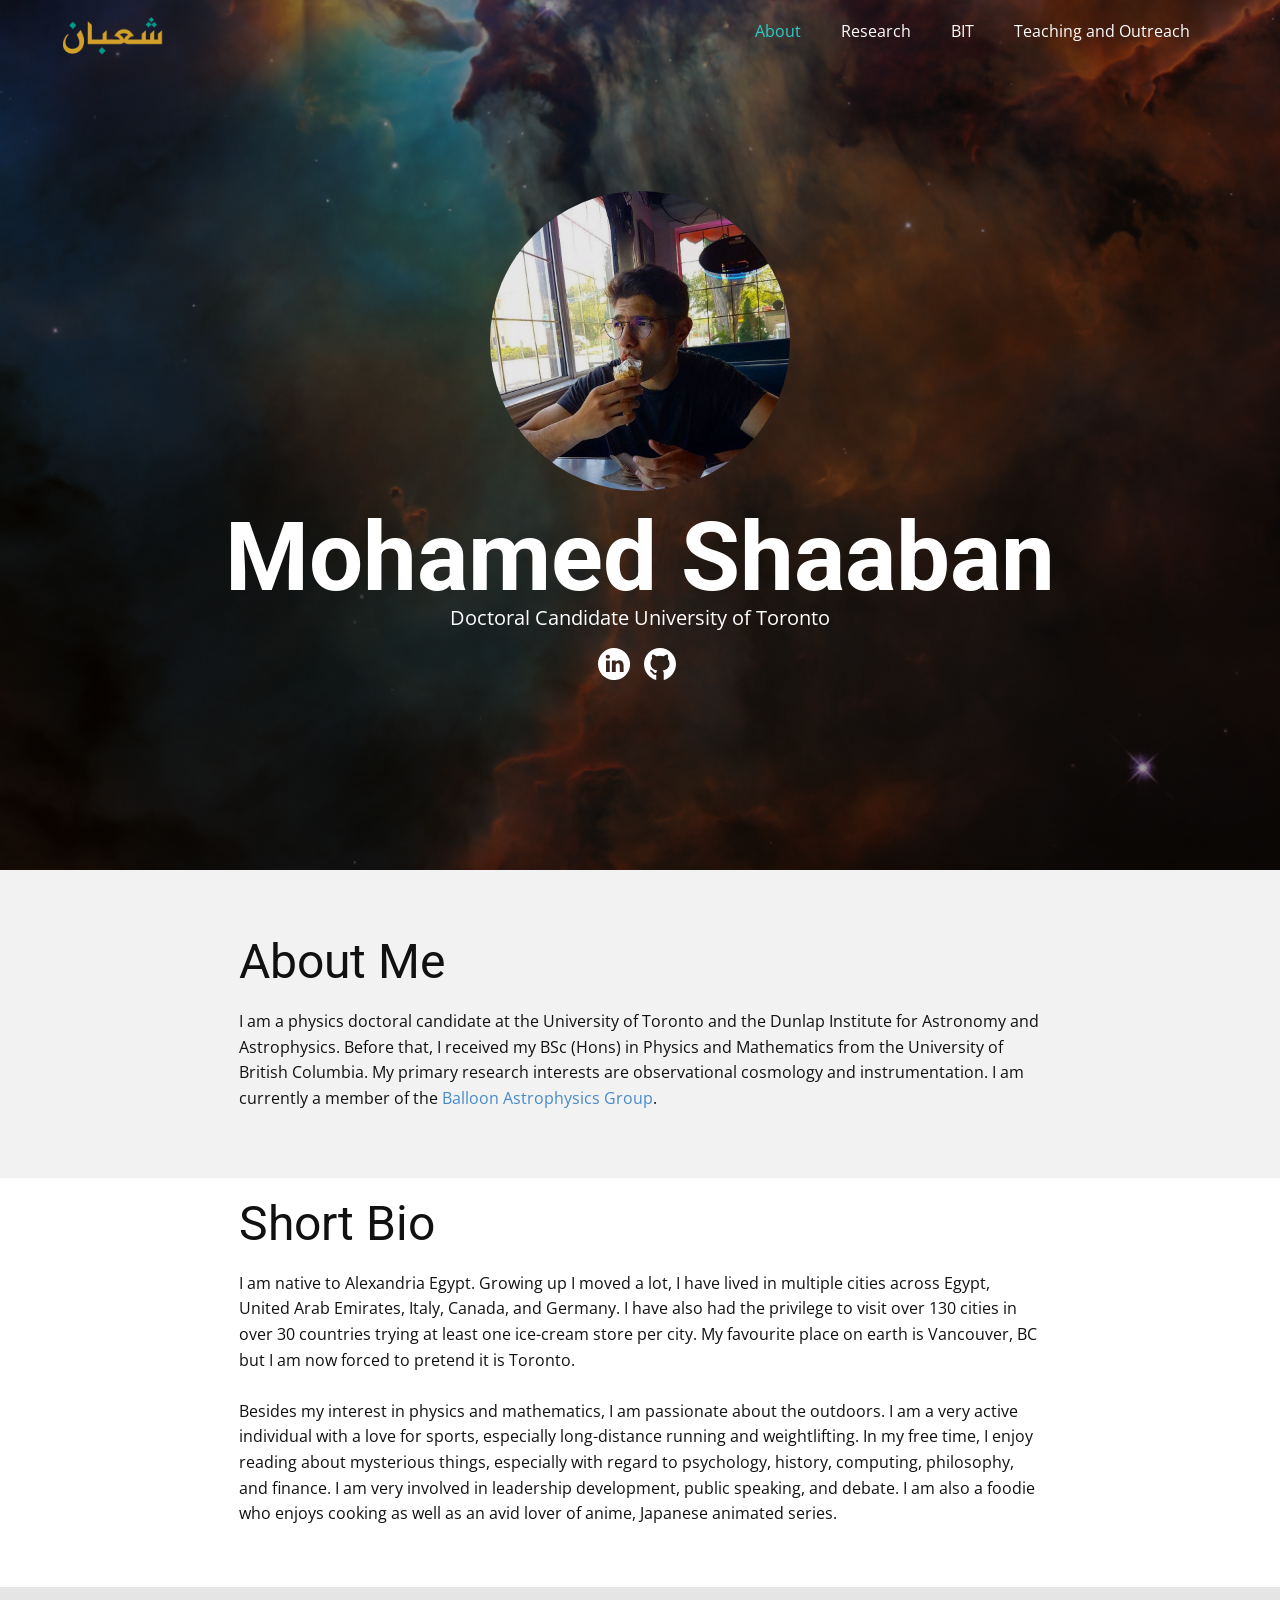
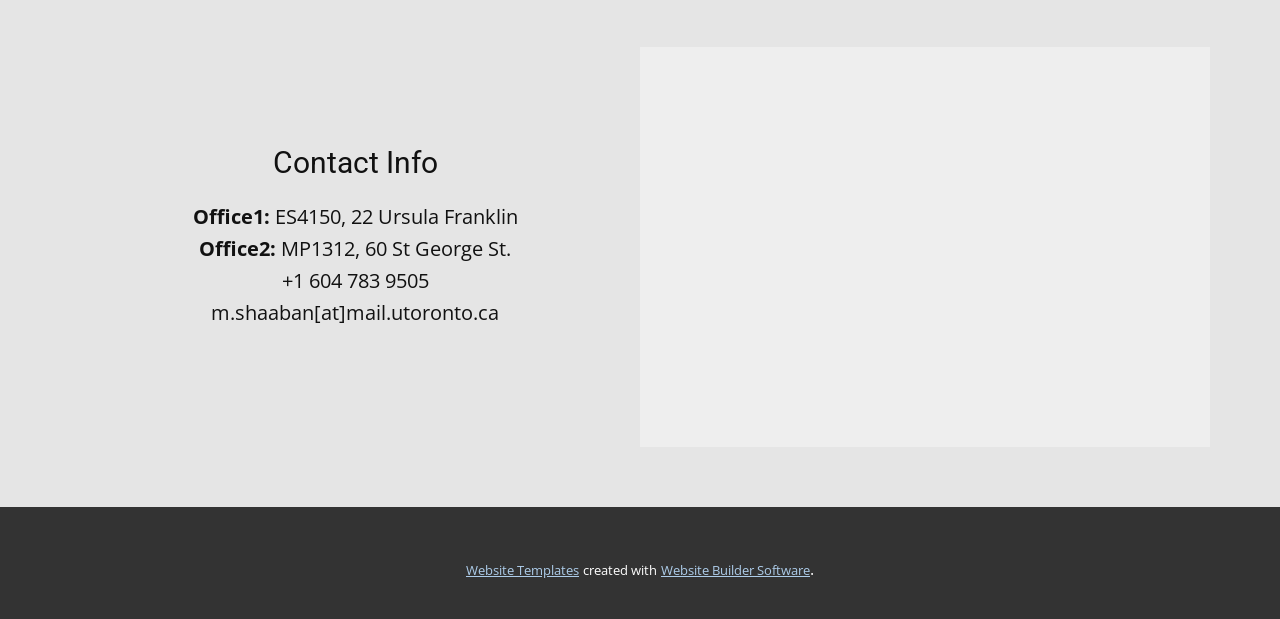
==== commit c0870593: "added SEO" ====
--- a/About.html
+++ b/About.html
@@ -4,7 +4,7 @@
     <meta name="viewport" content="width=device-width, initial-scale=1.0">
     <meta charset="utf-8">
     <meta name="keywords" content="Innovation in the space industry">
-    <meta name="description" content="">
+    <meta name="description" content="A physics doctoral candidate at the University of Toronto and the Dunlap Institute for Astronomy and Astrophysics. Before that, he received my BSc (Hons) in Physics and Mathematics from the University of British Columbia. His primary research interests are observational cosmology and instrumentation. He is currently a member of the Balloon Astrophysics Group working on SuperBIT, GigaBIT, and LUVS with a focus on the use of galaxy clusters to understand Dark Matter.">
     <meta name="page_type" content="np-template-header-footer-from-plugin">
     <title>About</title>
     <link rel="stylesheet" href="nicepage.css" media="screen">
@@ -12,9 +12,7 @@
     <script class="u-script" type="text/javascript" src="jquery.js" defer=""></script>
     <script class="u-script" type="text/javascript" src="nicepage.js" defer=""></script>
     <meta name="generator" content="Nicepage 2.28.1, nicepage.com">
-    <script type="text/javascript" src="//static.nicepage.com/shared/assets/jquery-1.9.1.min.js" defer="defer"></script>
     <link id="u-theme-google-font" rel="stylesheet" href="https://fonts.googleapis.com/css?family=Roboto:100,100i,300,300i,400,400i,500,500i,700,700i,900,900i|Open+Sans:300,300i,400,400i,600,600i,700,700i,800,800i">
-    
     
     
     
@@ -23,12 +21,13 @@
     <script type="application/ld+json">{
 		"@context": "http://schema.org",
 		"@type": "Organization",
-		"name": "",
+		"name": "WebSite115450",
 		"url": "index.html",
 		"logo": "images/aljazeera-svg-removebg-preview1.png"
 }</script>
     <meta property="og:title" content="About">
     <meta property="og:type" content="website">
+    <meta property="og:description" content="A physics doctoral candidate at the University of Toronto and the Dunlap Institute for Astronomy and Astrophysics. Before that, he received my BSc (Hons) in Physics and Mathematics from the University of British Columbia. His primary research interests are observational cosmology and instrumentation. He is currently a member of the Balloon Astrophysics Group working on SuperBIT, GigaBIT, and LUVS with a focus on the use of galaxy clusters to understand Dark Matter.">
     <meta name="theme-color" content="#478ac9">
     <link rel="canonical" href="index.html">
     <meta property="og:url" content="index.html">
@@ -134,37 +133,6 @@
         </div>
       </div>
     </section>
-    <section class="u-align-center u-clearfix u-section-5" id="sec-3969">
-      <div class="u-clearfix u-sheet u-valign-middle u-sheet-1">
-        <h1 class="u-text u-text-1">Contact Me<br>
-        </h1>
-        <div class="u-form u-form-1">
-          <form action="//localhost:51889/editor/Forms/Process" method="POST" class="u-clearfix u-form-spacing-20 u-form-vertical u-inner-form" style="padding: 10px" source="email" name="form">
-            <input type="hidden" id="siteId" name="siteId" value="115450">
-            <input type="hidden" id="pageId" name="pageId" value="115451">
-            <div class="u-form-group u-form-name u-form-group-1">
-              <label for="name-3b9a" class="u-form-control-hidden u-label">Name</label>
-              <input type="text" placeholder="Enter your Name" id="name-3b9a" name="name" class="u-border-2 u-border-black u-border-no-left u-border-no-right u-border-no-top u-input u-input-rectangle u-input-1" required="">
-            </div>
-            <div class="u-form-email u-form-group u-form-group-2">
-              <label for="email-3b9a" class="u-form-control-hidden u-label">Email</label>
-              <input type="email" placeholder="Enter a valid email address" id="email-3b9a" name="email" class="u-border-2 u-border-black u-border-no-left u-border-no-right u-border-no-top u-input u-input-rectangle u-input-2" required="">
-            </div>
-            <div class="u-form-group u-form-message u-form-group-3">
-              <label for="message-3b9a" class="u-form-control-hidden u-label">Message</label>
-              <textarea placeholder="Enter your message" rows="4" cols="50" id="message-3b9a" name="message" class="u-border-2 u-border-black u-border-no-left u-border-no-right u-border-no-top u-input u-input-rectangle u-input-3" required=""></textarea>
-            </div>
-            <div class="u-align-center u-form-group u-form-submit u-form-group-4">
-              <a href="https://nicepage.com" class="u-border-2 u-border-black u-btn u-btn-rectangle u-btn-submit u-button-style u-none u-btn-1">Submit</a>
-              <input type="submit" value="submit" class="u-form-control-hidden">
-            </div>
-            <div class="u-form-send-message u-form-send-success"> Thank you! Your message has been sent. </div>
-            <div class="u-form-send-error u-form-send-message"> Unable to send your message. Please fix errors then try again. </div>
-            <input type="hidden" value="" name="recaptchaResponse">
-          </form>
-        </div>
-      </div>
-    </section>
     
     
     <footer class="u-align-left u-clearfix u-footer u-grey-80 u-footer" id="sec-6a99"><div class="u-clearfix u-sheet u-sheet-1"></div></footer>
--- a/About.css
+++ b/About.css
@@ -75,20 +75,4 @@
 .u-section-4 .u-layout-cell-2 {min-height: 380px}
 .u-section-4 .u-container-layout-2 {padding-left: 10px; padding-right: 10px} }
 
-@media (max-width: 575px){ .u-section-4 .u-layout-cell-2 {min-height: 239px} }.u-section-5 .u-sheet-1 {min-height: 502px}
-.u-section-5 .u-text-1 {width: 550px; font-weight: 700; margin: 60px auto 0}
-.u-section-5 .u-form-1 {width: 570px; margin: 30px auto 60px}
-.u-section-5 .u-input-1 {text-transform: uppercase}
-.u-section-5 .u-input-2 {text-transform: uppercase}
-.u-section-5 .u-input-3 {text-transform: uppercase}
-.u-section-5 .u-btn-1 {background-image: none; border-style: solid; text-transform: uppercase; letter-spacing: 2px} 
-
-@media (max-width: 767px){ .u-section-5 .u-text-1 {width: 540px}
-.u-section-5 .u-form-1 {width: 540px} }
-
-@media (max-width: 575px){ .u-section-5 .u-text-1 {width: 340px}
-.u-section-5 .u-form-1 {width: 340px}
-.u-section-5 .u-form-group-1 {width: 100%}
-.u-section-5 .u-form-group-2 {width: 100%}
-.u-section-5 .u-form-group-3 {width: 100%}
-.u-section-5 .u-form-group-4 {width: 100%} }+@media (max-width: 575px){ .u-section-4 .u-layout-cell-2 {min-height: 239px} }
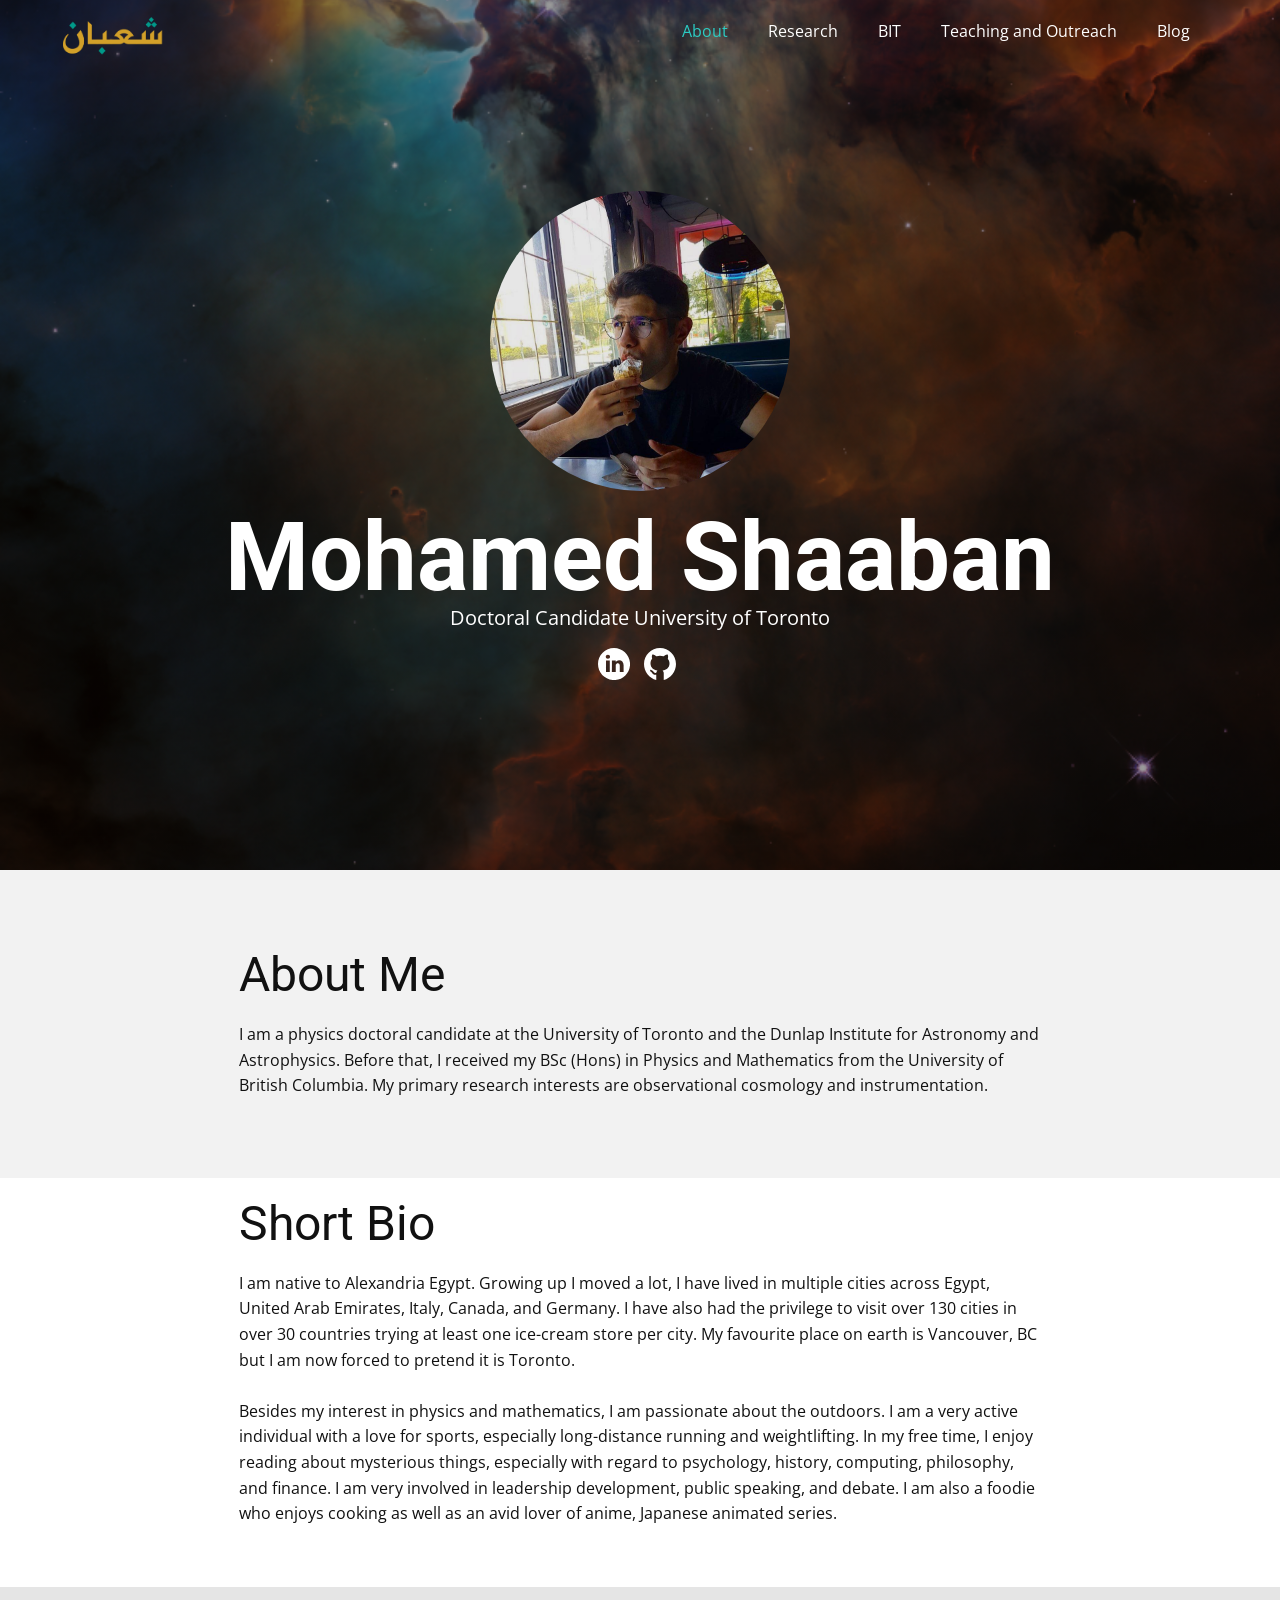
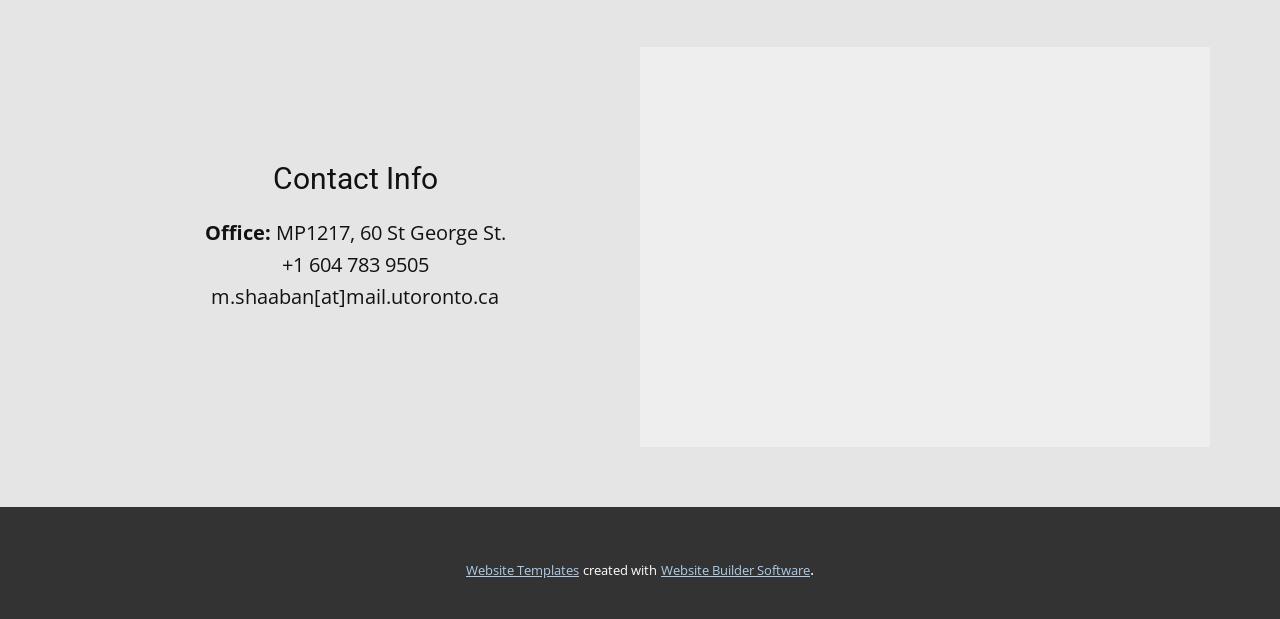
==== commit ce431d32: "update added first blog" ====
--- a/About.html
+++ b/About.html
@@ -50,6 +50,7 @@
 </li><li class="u-nav-item"><a class="u-button-style u-nav-link u-text-active-palette-4-base u-text-hover-palette-2-base u-text-white" href="Research.html" style="padding: 10px 20px;">Research</a>
 </li><li class="u-nav-item"><a class="u-button-style u-nav-link u-text-active-palette-4-base u-text-hover-palette-2-base u-text-white" href="BIT.html" style="padding: 10px 20px;">BIT</a>
 </li><li class="u-nav-item"><a class="u-button-style u-nav-link u-text-active-palette-4-base u-text-hover-palette-2-base u-text-white" href="Teaching-and-Outreach.html" style="padding: 10px 20px;">Teaching and Outreach</a>
+</li><li class="u-nav-item"><a class="u-button-style u-nav-link u-text-active-palette-4-base u-text-hover-palette-2-base u-text-white" href="Blog.html" style="padding: 10px 20px;">Blog</a>
 </li></ul>
           </div>
           <div class="u-custom-menu u-nav-container-collapse">
@@ -59,6 +60,7 @@
 </li><li class="u-nav-item"><a class="u-button-style u-nav-link" href="Research.html" style="padding: 10px 20px;">Research</a>
 </li><li class="u-nav-item"><a class="u-button-style u-nav-link" href="BIT.html" style="padding: 10px 20px;">BIT</a>
 </li><li class="u-nav-item"><a class="u-button-style u-nav-link" href="Teaching-and-Outreach.html" style="padding: 10px 20px;">Teaching and Outreach</a>
+</li><li class="u-nav-item"><a class="u-button-style u-nav-link" href="Blog.html" style="padding: 10px 20px;">Blog</a>
 </li></ul>
             </div>
             <div class="u-black u-menu-overlay u-opacity u-opacity-70"></div>
@@ -88,8 +90,7 @@
           the Dunlap Institute for Astronomy and Astrophysics. Before that, I received my BSc
           (Hons) in Physics and Mathematics from the University of British Columbia.
         
-        My primary research interests are observational cosmology and instrumentation. I am currently a member of the <a href="https://sites.physics.utoronto.ca/barthnetterfield" class="u-active-none u-border-none u-btn u-button-style u-hover-none u-none u-text-palette-1-base u-btn-1">Balloon Astrophysics Group</a>.
-        </p>
+        My primary research interests are observational cosmology and instrumentation.</p>
       </div>
     </section>
     <section class="u-clearfix u-section-3" id="sec-cc06">
@@ -115,7 +116,7 @@
                 <div class="u-container-layout u-valign-middle u-container-layout-1">
                   <h3 class="u-text u-text-default u-text-1">Contact Info<br>
                   </h3>
-                  <p class="u-large-text u-text u-text-default u-text-font u-text-variant u-text-2" spellcheck="false"><b>Office1:</b> ES4150, 22 Ursula Franklin<br><b>Office2: </b>MP1312, 60 St George St.<br>+1 604 783 9505<br>m.shaaban[at]mail.utoronto.ca<br>
+                  <p class="u-large-text u-text u-text-default u-text-font u-text-variant u-text-2" spellcheck="false"><b>Office: </b>MP1217, 60 St George St.<br>+1 604 783 9505<br>m.shaaban[at]mail.utoronto.ca<br>
                   </p>
                 </div>
               </div>
@@ -123,7 +124,7 @@
                 <div class="u-container-layout u-container-layout-2">
                   <div class="u-expanded u-grey-light-2 u-map">
                     <div class="embed-responsive">
-                      <iframe class="embed-responsive-item" src="//maps.google.com/maps?output=embed&amp;q=22%20Ursula%20Franklin%20St%2C%20Toronto%2C%20ON%20M5S%203B1&amp;z=14&amp;t=m" data-map="[base64]"></iframe>
+                      <iframe class="embed-responsive-item" src="//maps.google.com/maps?output=embed&amp;q=60%20st%20goerge%20st&amp;z=14&amp;t=m" data-map="JTdCJTIyYWRkcmVzcyUyMiUzQSUyMjYwJTIwc3QlMjBnb2VyZ2UlMjBzdCUyMiUyQyUyMnpvb20lMjIlM0ExNCUyQyUyMnR5cGVJZCUyMiUzQSUyMnJvYWQlMjIlMkMlMjJsYW5nJTIyJTNBJTIyJTIyJTdE"></iframe>
                     </div>
                   </div>
                 </div>
--- a/About.css
+++ b/About.css
@@ -31,8 +31,7 @@
 .u-section-1 .u-text-2 {margin-left: 13px; margin-right: 13px} }.u-section-2 {background-image: none}
 .u-section-2 .u-sheet-1 {min-height: 308px}
 .u-section-2 .u-text-1 {width: 803px; margin: 60px auto 0}
-.u-section-2 .u-text-2 {width: 803px; margin: 20px auto 60px}
-.u-section-2 .u-btn-1 {padding: 0} 
+.u-section-2 .u-text-2 {width: 803px; margin: 20px auto 60px} 
 
 @media (max-width: 991px){ .u-section-2 .u-text-1 {width: 720px}
 .u-section-2 .u-text-2 {width: 720px} }
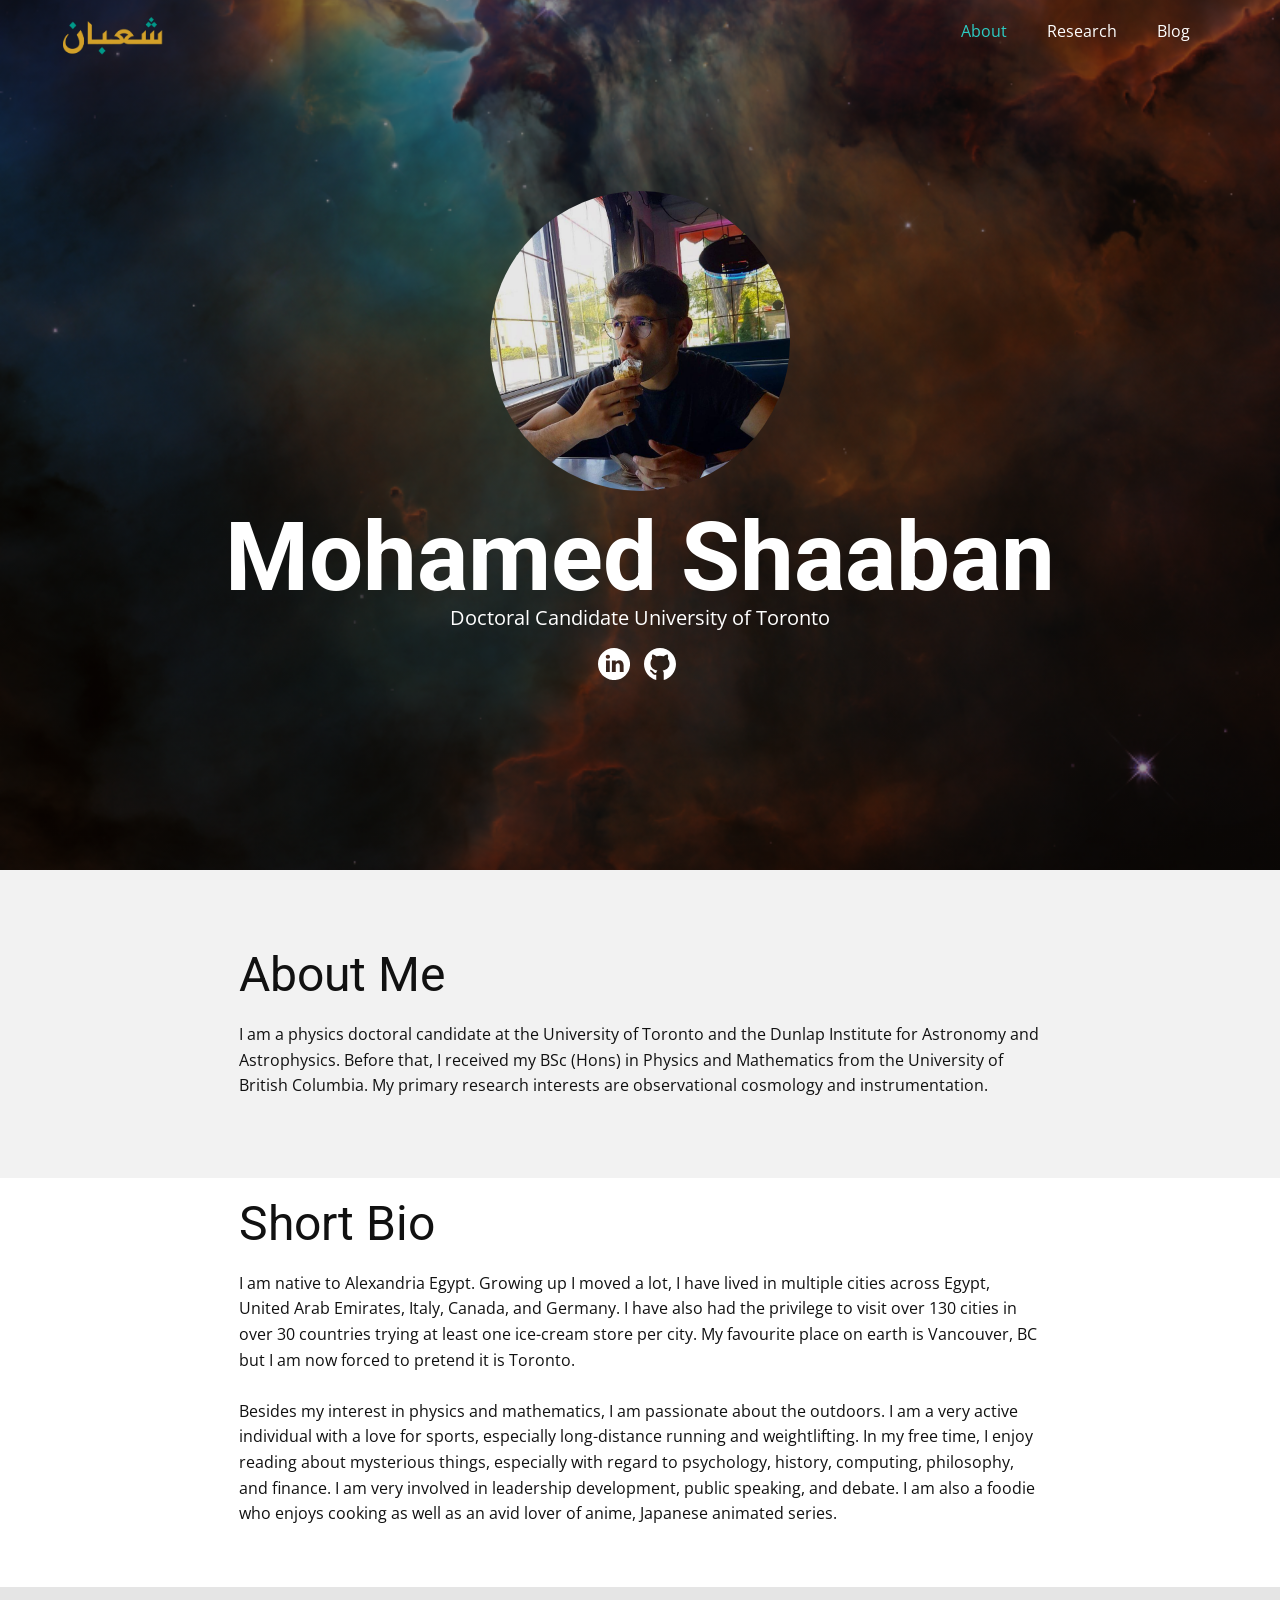
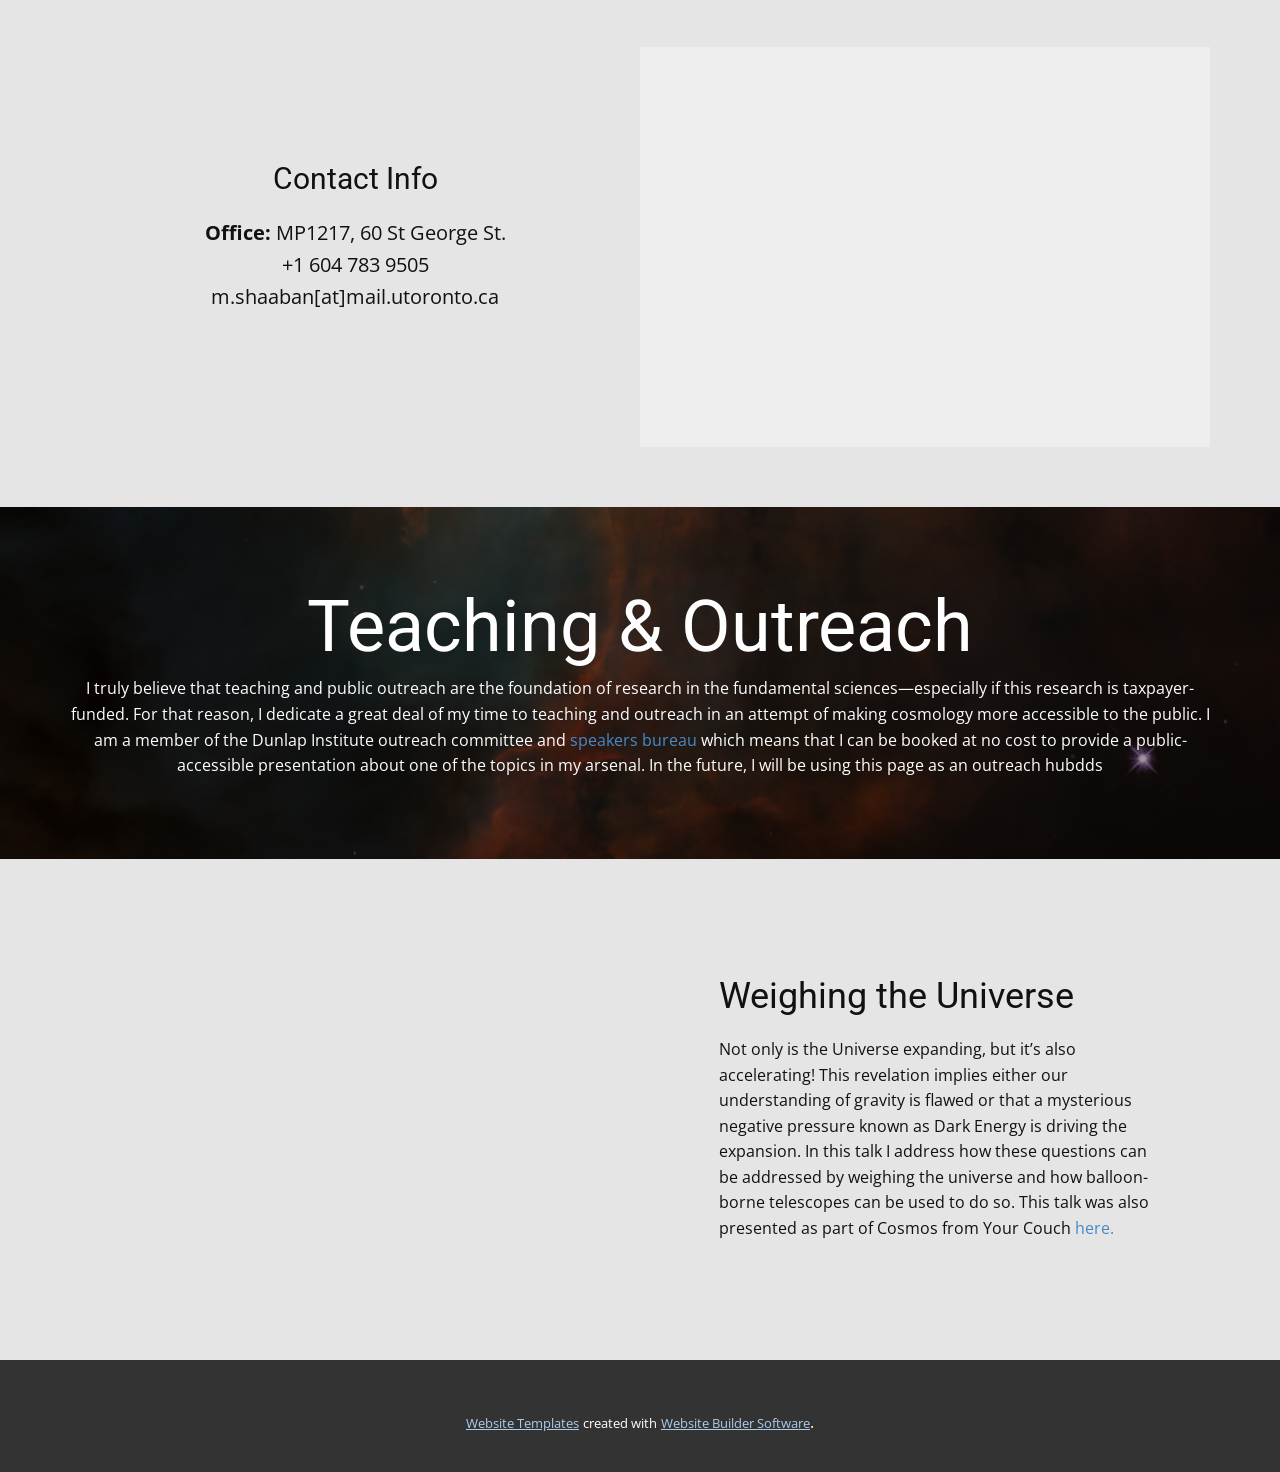
==== commit 716abe69: "new blog entry and research re-rog" ====
--- a/About.html
+++ b/About.html
@@ -13,6 +13,8 @@
     <script class="u-script" type="text/javascript" src="nicepage.js" defer=""></script>
     <meta name="generator" content="Nicepage 2.28.1, nicepage.com">
     <link id="u-theme-google-font" rel="stylesheet" href="https://fonts.googleapis.com/css?family=Roboto:100,100i,300,300i,400,400i,500,500i,700,700i,900,900i|Open+Sans:300,300i,400,400i,600,600i,700,700i,800,800i">
+    
+    
     
     
     
@@ -47,19 +49,23 @@
           </div>
           <div class="u-custom-menu u-nav-container">
             <ul class="u-nav u-unstyled u-nav-1"><li class="u-nav-item"><a class="u-button-style u-nav-link u-text-active-palette-4-base u-text-hover-palette-2-base u-text-white" href="About.html" style="padding: 10px 20px;">About</a>
-</li><li class="u-nav-item"><a class="u-button-style u-nav-link u-text-active-palette-4-base u-text-hover-palette-2-base u-text-white" href="Research.html" style="padding: 10px 20px;">Research</a>
-</li><li class="u-nav-item"><a class="u-button-style u-nav-link u-text-active-palette-4-base u-text-hover-palette-2-base u-text-white" href="BIT.html" style="padding: 10px 20px;">BIT</a>
-</li><li class="u-nav-item"><a class="u-button-style u-nav-link u-text-active-palette-4-base u-text-hover-palette-2-base u-text-white" href="Teaching-and-Outreach.html" style="padding: 10px 20px;">Teaching and Outreach</a>
+</li><li class="u-nav-item"><a class="u-button-style u-nav-link u-text-active-palette-4-base u-text-hover-palette-2-base u-text-white" href="Research.html" style="padding: 10px 20px;">Research</a><div class="u-nav-popup"><ul class="u-h-spacing-20 u-nav u-unstyled u-v-spacing-10 u-nav-2"><li class="u-nav-item"><a class="u-button-style u-nav-link u-white" href="Research.html">Overview</a>
+</li><li class="u-nav-item"><a class="u-button-style u-nav-link u-white" href="BIT.html">BIT</a>
+</li><li class="u-nav-item"><a class="u-button-style u-nav-link u-white" href="LUVS.html">LUVS</a>
+</li></ul>
+</div>
 </li><li class="u-nav-item"><a class="u-button-style u-nav-link u-text-active-palette-4-base u-text-hover-palette-2-base u-text-white" href="Blog.html" style="padding: 10px 20px;">Blog</a>
 </li></ul>
           </div>
           <div class="u-custom-menu u-nav-container-collapse">
             <div class="u-black u-container-style u-inner-container-layout u-opacity u-opacity-95 u-sidenav">
               <div class="u-menu-close"></div>
-              <ul class="u-align-center u-nav u-popupmenu-items u-unstyled u-nav-2"><li class="u-nav-item"><a class="u-button-style u-nav-link" href="About.html" style="padding: 10px 20px;">About</a>
-</li><li class="u-nav-item"><a class="u-button-style u-nav-link" href="Research.html" style="padding: 10px 20px;">Research</a>
-</li><li class="u-nav-item"><a class="u-button-style u-nav-link" href="BIT.html" style="padding: 10px 20px;">BIT</a>
-</li><li class="u-nav-item"><a class="u-button-style u-nav-link" href="Teaching-and-Outreach.html" style="padding: 10px 20px;">Teaching and Outreach</a>
+              <ul class="u-align-center u-nav u-popupmenu-items u-unstyled u-nav-3"><li class="u-nav-item"><a class="u-button-style u-nav-link" href="About.html" style="padding: 10px 20px;">About</a>
+</li><li class="u-nav-item"><a class="u-button-style u-nav-link" href="Research.html" style="padding: 10px 20px;">Research</a><div class="u-nav-popup"><ul class="u-h-spacing-20 u-nav u-unstyled u-v-spacing-10 u-nav-4"><li class="u-nav-item"><a class="u-button-style u-nav-link" href="Research.html">Overview</a>
+</li><li class="u-nav-item"><a class="u-button-style u-nav-link" href="BIT.html">BIT</a>
+</li><li class="u-nav-item"><a class="u-button-style u-nav-link" href="LUVS.html">LUVS</a>
+</li></ul>
+</div>
 </li><li class="u-nav-item"><a class="u-button-style u-nav-link" href="Blog.html" style="padding: 10px 20px;">Blog</a>
 </li></ul>
             </div>
@@ -134,6 +140,44 @@
         </div>
       </div>
     </section>
+    <section class="u-align-center u-clearfix u-image u-shading u-section-5" src="" id="sec-e81d" data-image-width="803" data-image-height="945">
+      <div class="u-clearfix u-sheet u-valign-middle u-sheet-1">
+        <h1 class="u-text u-text-default u-title u-text-1">Teaching &amp; Outreach</h1>
+        <p class="u-text u-text-default u-text-2">I truly believe that teaching and public outreach are the foundation of research in the fundamental sciences—especially if this research is taxpayer-funded. For that reason, I dedicate a great deal of my time to teaching and outreach in an attempt of making cosmology more accessible to the public. I am a member of the Dunlap Institute outreach committee and <a href="https://universe.utoronto.ca/talks-lectures/speakers/" class="u-active-none u-border-none u-btn u-button-link u-button-style u-hover-none u-none u-text-palette-1-base u-btn-1">speakers bureau</a> which means that I can be booked at no cost to provide a public-accessible presentation about one of the topics in my arsenal. In the future, I will be using this page as an outreach hubdds<br>
+        </p>
+      </div>
+    </section>
+    <section class="u-clearfix u-grey-10 u-section-6" id="sec-f777">
+      <div class="u-clearfix u-sheet u-sheet-1">
+        <div class="u-clearfix u-gutter-50 u-layout-wrap u-layout-wrap-1">
+          <div class="u-layout">
+            <div class="u-layout-row">
+              <div class="u-align-left u-container-style u-layout-cell u-left-cell u-size-30 u-layout-cell-1">
+                <div class="u-container-layout u-valign-middle u-container-layout-1">
+                  <div class="u-expanded u-video u-video-contain">
+                    <div style="position: absolute;" class="embed-responsive">
+                      <iframe style="position: absolute;top: 0;left: 0;width: 100%;height: 100%;" class="embed-responsive-item" src="https://www.youtube.com/embed/rguVxzo5934?mute=0&amp;showinfo=0&amp;controls=0&amp;start=0" allowfullscreen="" frameborder="0"></iframe>
+                    </div>
+                  </div>
+                </div>
+              </div>
+              <div class="u-align-left u-container-style u-layout-cell u-right-cell u-size-30 u-layout-cell-2">
+                <div class="u-container-layout u-valign-middle u-container-layout-2">
+                  <h2 class="u-text u-text-1" spellcheck="false">Weighing the Universe<br>
+                  </h2>
+                  <p class="u-text u-text-2" spellcheck="false">Not only is the Universe expanding, but it’s also accelerating! This 
+revelation implies either our understanding of gravity is flawed or that
+ a mysterious negative pressure known as Dark Energy is driving the 
+expansion. In this talk I address how these questions can be addressed by weighing the universe and how balloon-borne telescopes can be used to do so. This talk was also presented as part of Cosmos from Your Couch <a href="#">here.</a>
+                    <br>
+                  </p>
+                </div>
+              </div>
+            </div>
+          </div>
+        </div>
+      </div>
+    </section>
     
     
     <footer class="u-align-left u-clearfix u-footer u-grey-80 u-footer" id="sec-6a99"><div class="u-clearfix u-sheet u-sheet-1"></div></footer>
--- a/nicepage.css
+++ b/nicepage.css
@@ -30712,7 +30712,9 @@
 .u-header .u-logo-image-1 {max-width: 104px; max-height: 104px}
 .u-header .u-menu-1 {margin: -43px 0 24px auto}
 .u-header .u-nav-1 {font-size: 1rem; letter-spacing: 0}
-.u-header .u-nav-2 {font-size: 1.25rem} 
+.u-header .u-nav-2 {box-shadow: 2px 2px 8px 0 rgba(128,128,128,1)}
+.u-header .u-nav-3 {font-size: 1.25rem}
+.u-header .u-nav-4 {box-shadow: 2px 2px 8px 0 rgba(128,128,128,1)} 
 @media (max-width: 1199px){ .u-header .u-image-1 {margin-left: 0; width: 64px; height: 32px}
 .u-header .u-menu-1 {width: auto; margin-top: -43px; margin-right: 0} }
 
--- a/About.css
+++ b/About.css
@@ -74,4 +74,42 @@
 .u-section-4 .u-layout-cell-2 {min-height: 380px}
 .u-section-4 .u-container-layout-2 {padding-left: 10px; padding-right: 10px} }
 
-@media (max-width: 575px){ .u-section-4 .u-layout-cell-2 {min-height: 239px} }+@media (max-width: 575px){ .u-section-4 .u-layout-cell-2 {min-height: 239px} }.u-section-5 {background-image: linear-gradient(0deg, rgba(0,0,0,0.4), rgba(0,0,0,0.4)), url('images/background.png'); background-position: 50% 99.64%}
+.u-section-5 .u-sheet-1 {min-height: 352px}
+.u-section-5 .u-text-1 {margin: 60px auto 0}
+.u-section-5 .u-text-2 {margin: 10px 0 60px}
+.u-section-5 .u-btn-1 {padding: 0} 
+
+@media (max-width: 1199px){ .u-section-5 .u-sheet-1 {min-height: 290px}
+.u-section-5 .u-text-1 {font-weight: normal} }
+
+@media (max-width: 991px){ .u-section-5 .u-sheet-1 {min-height: 222px} }
+
+@media (max-width: 767px){ .u-section-5 .u-sheet-1 {min-height: 167px} }
+
+@media (max-width: 575px){ .u-section-5 .u-sheet-1 {min-height: 105px} }.u-section-6 {background-image: none}
+.u-section-6 .u-sheet-1 {min-height: 500px}
+.u-section-6 .u-layout-wrap-1 {width: 1153px; margin: 50px auto 50px -13px}
+.u-section-6 .u-layout-cell-1 {min-height: 451px}
+.u-section-6 .u-container-layout-1 {padding: 20px}
+.u-section-6 .u-layout-cell-2 {min-height: 451px}
+.u-section-6 .u-container-layout-2 {padding: 20px 60px}
+.u-section-6 .u-text-1 {margin: 0}
+.u-section-6 .u-text-2 {margin: 20px 0 0} 
+
+@media (max-width: 1199px){ .u-section-6 .u-layout-wrap-1 {width: 940px; margin-left: 0}
+.u-section-6 .u-layout-cell-1 {min-height: 368px}
+.u-section-6 .u-layout-cell-2 {min-height: 368px}
+.u-section-6 .u-container-layout-2 {padding-left: 49px; padding-right: 49px} }
+
+@media (max-width: 991px){ .u-section-6 .u-layout-wrap-1 {width: 720px}
+.u-section-6 .u-layout-cell-1 {min-height: 100px}
+.u-section-6 .u-container-layout-1 {padding-left: 30px; padding-right: 30px}
+.u-section-6 .u-layout-cell-2 {min-height: 100px}
+.u-section-6 .u-container-layout-2 {padding-left: 30px; padding-right: 30px} }
+
+@media (max-width: 767px){ .u-section-6 .u-layout-wrap-1 {margin-top: 42px; margin-bottom: 42px; width: 540px}
+.u-section-6 .u-container-layout-1 {padding-left: 10px; padding-right: 10px}
+.u-section-6 .u-container-layout-2 {padding-left: 10px; padding-right: 10px} }
+
+@media (max-width: 575px){ .u-section-6 .u-layout-wrap-1 {width: 340px} }
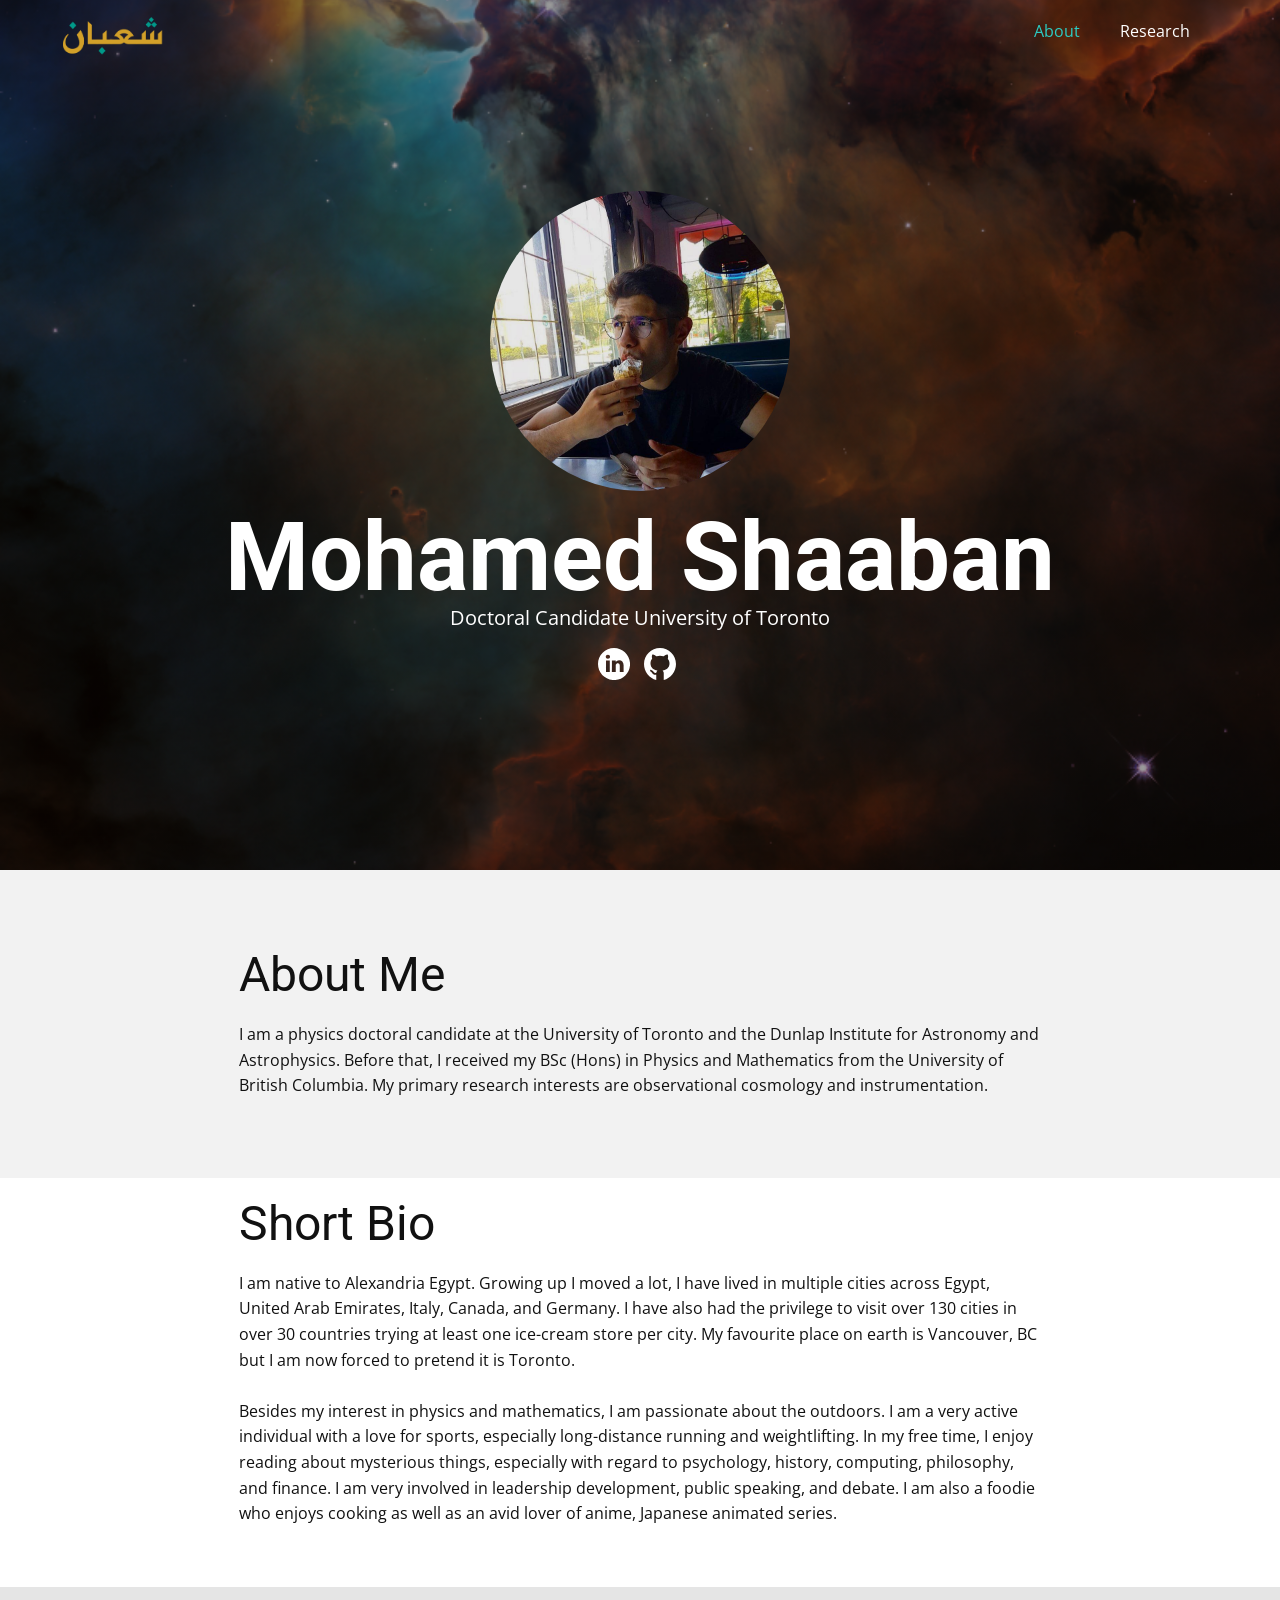
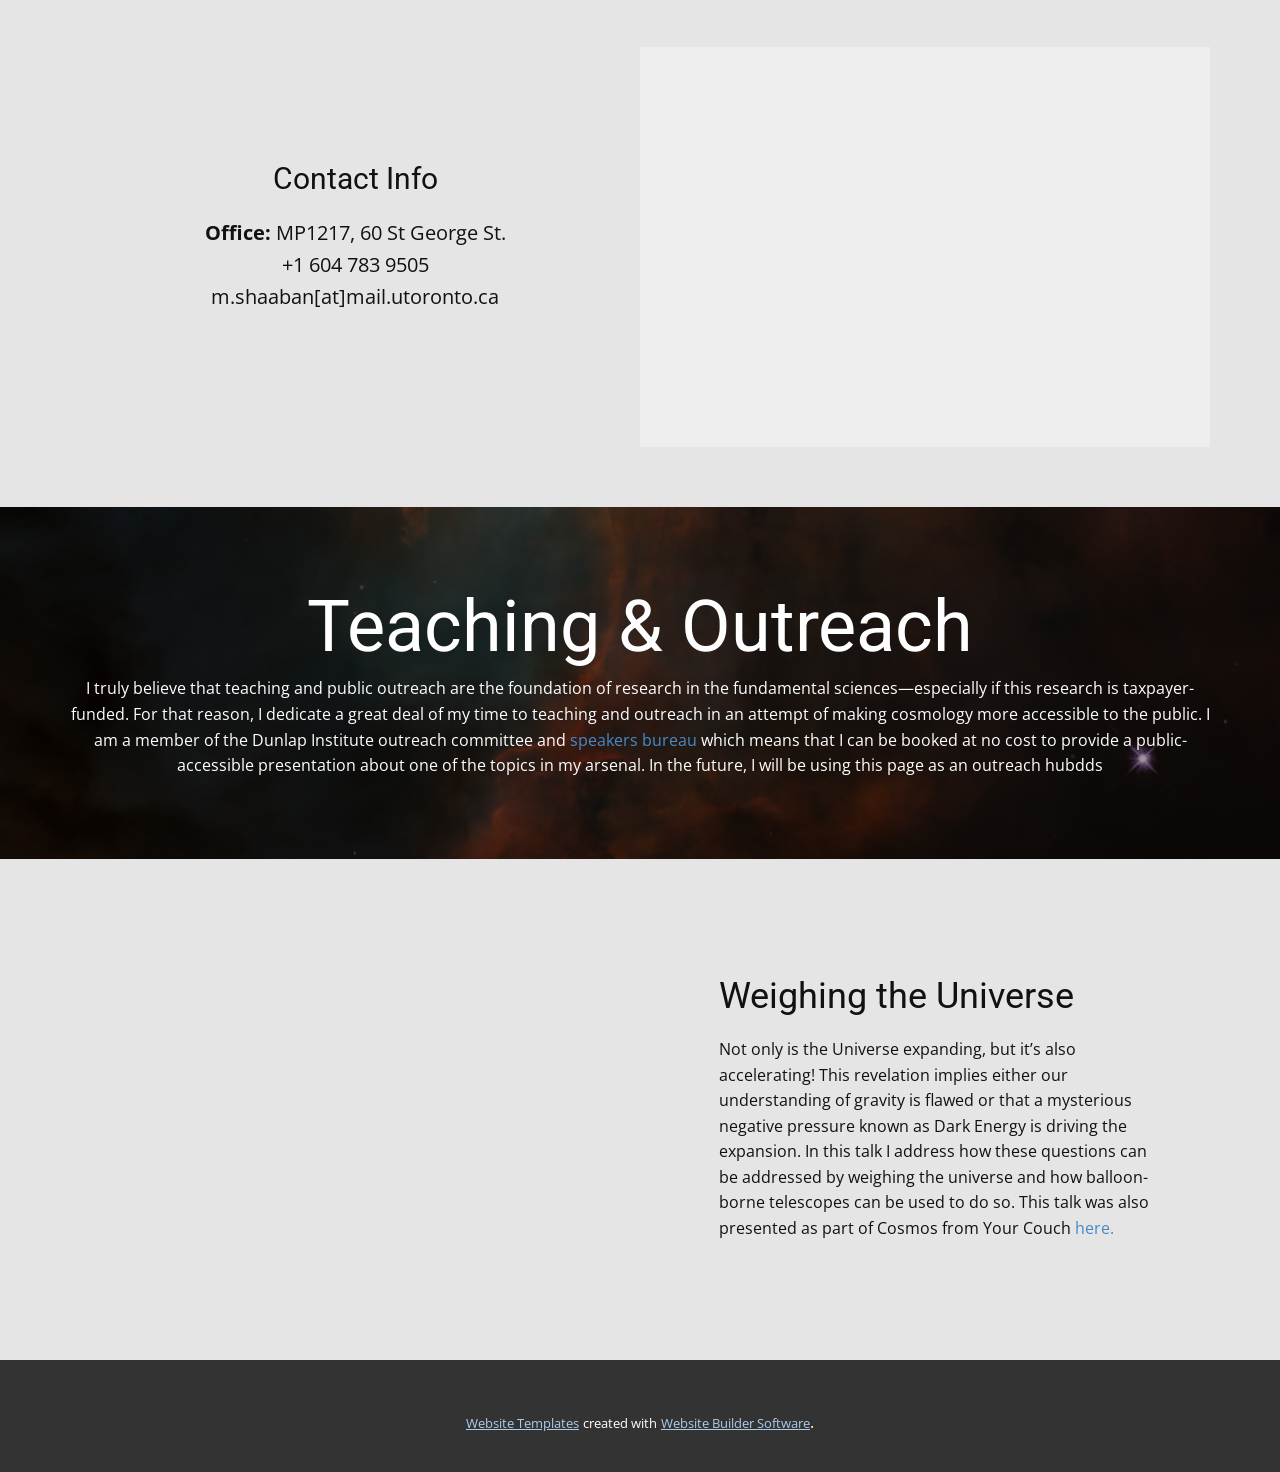
==== commit eca77a1b: "privacy hidings" ====
--- a/About.html
+++ b/About.html
@@ -54,7 +54,6 @@
 </li><li class="u-nav-item"><a class="u-button-style u-nav-link u-white" href="LUVS.html">LUVS</a>
 </li></ul>
 </div>
-</li><li class="u-nav-item"><a class="u-button-style u-nav-link u-text-active-palette-4-base u-text-hover-palette-2-base u-text-white" href="Blog.html" style="padding: 10px 20px;">Blog</a>
 </li></ul>
           </div>
           <div class="u-custom-menu u-nav-container-collapse">
@@ -66,7 +65,6 @@
 </li><li class="u-nav-item"><a class="u-button-style u-nav-link" href="LUVS.html">LUVS</a>
 </li></ul>
 </div>
-</li><li class="u-nav-item"><a class="u-button-style u-nav-link" href="Blog.html" style="padding: 10px 20px;">Blog</a>
 </li></ul>
             </div>
             <div class="u-black u-menu-overlay u-opacity u-opacity-70"></div>
